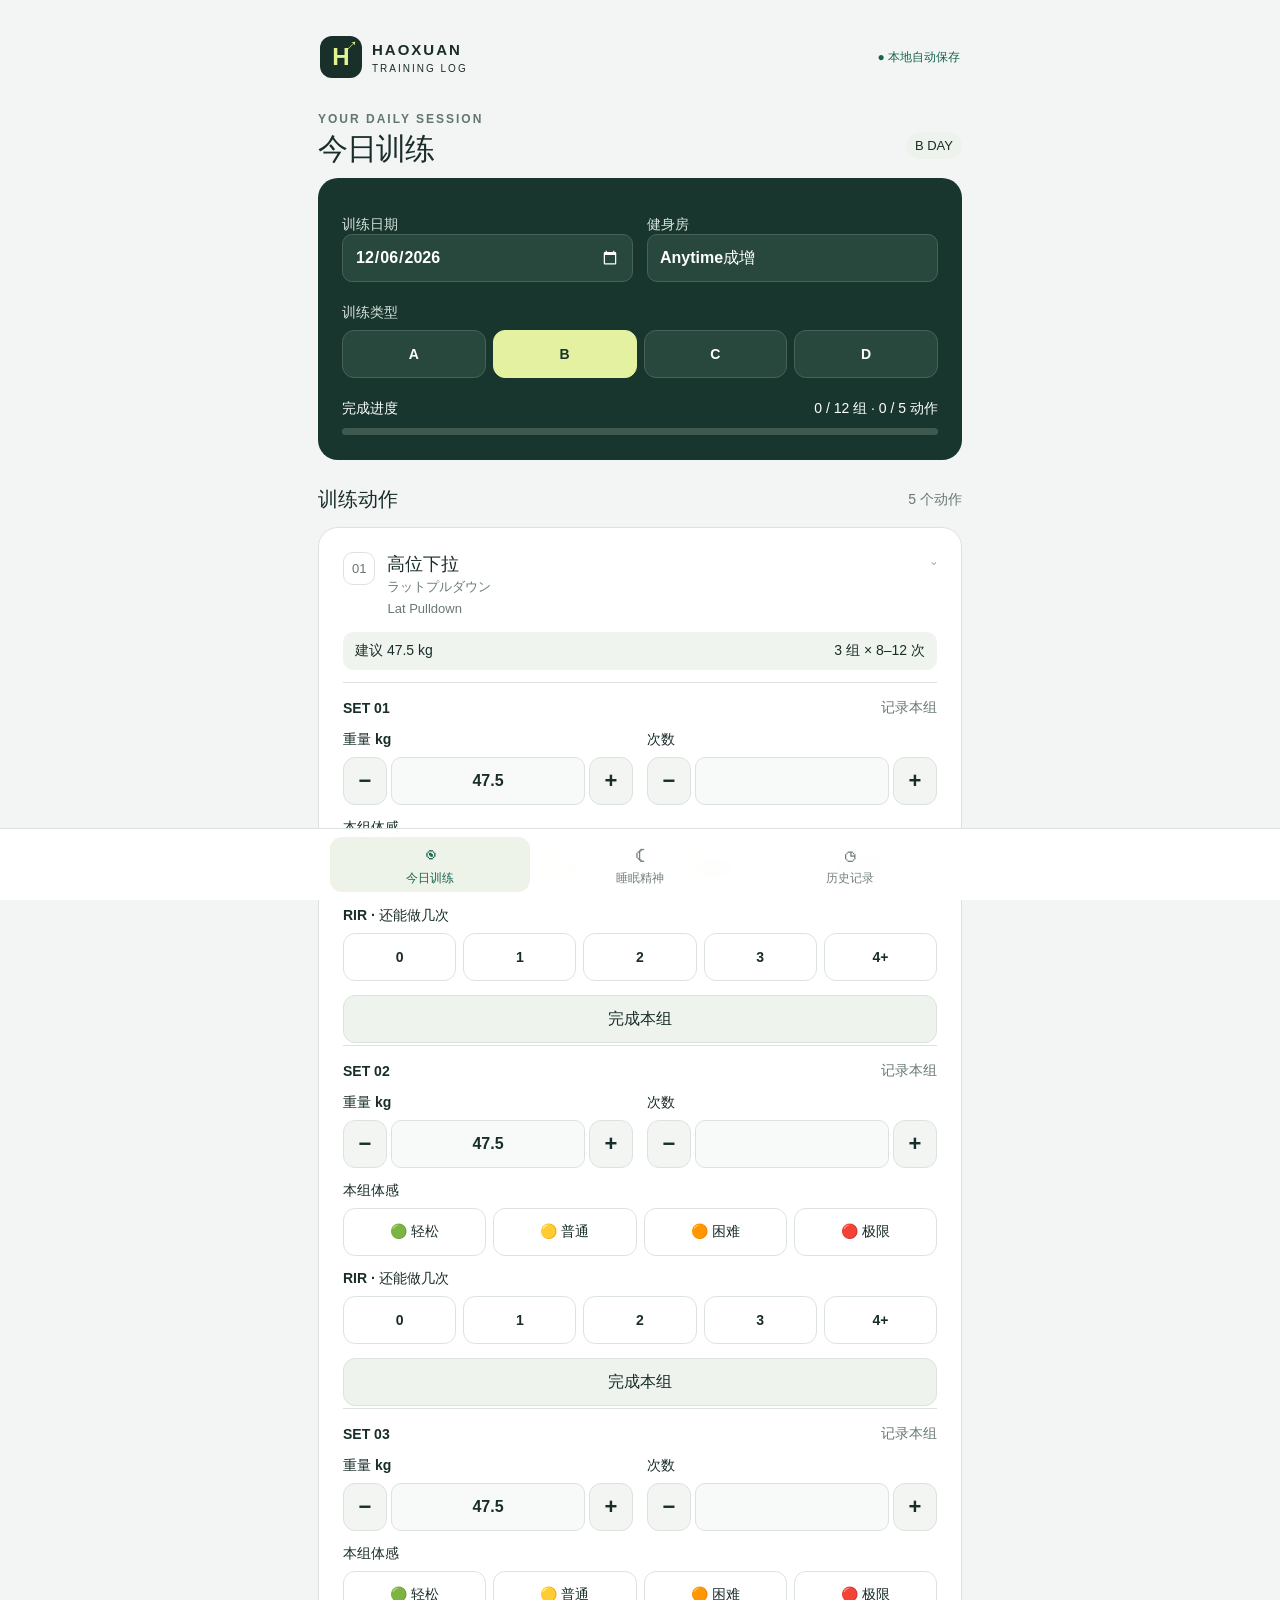
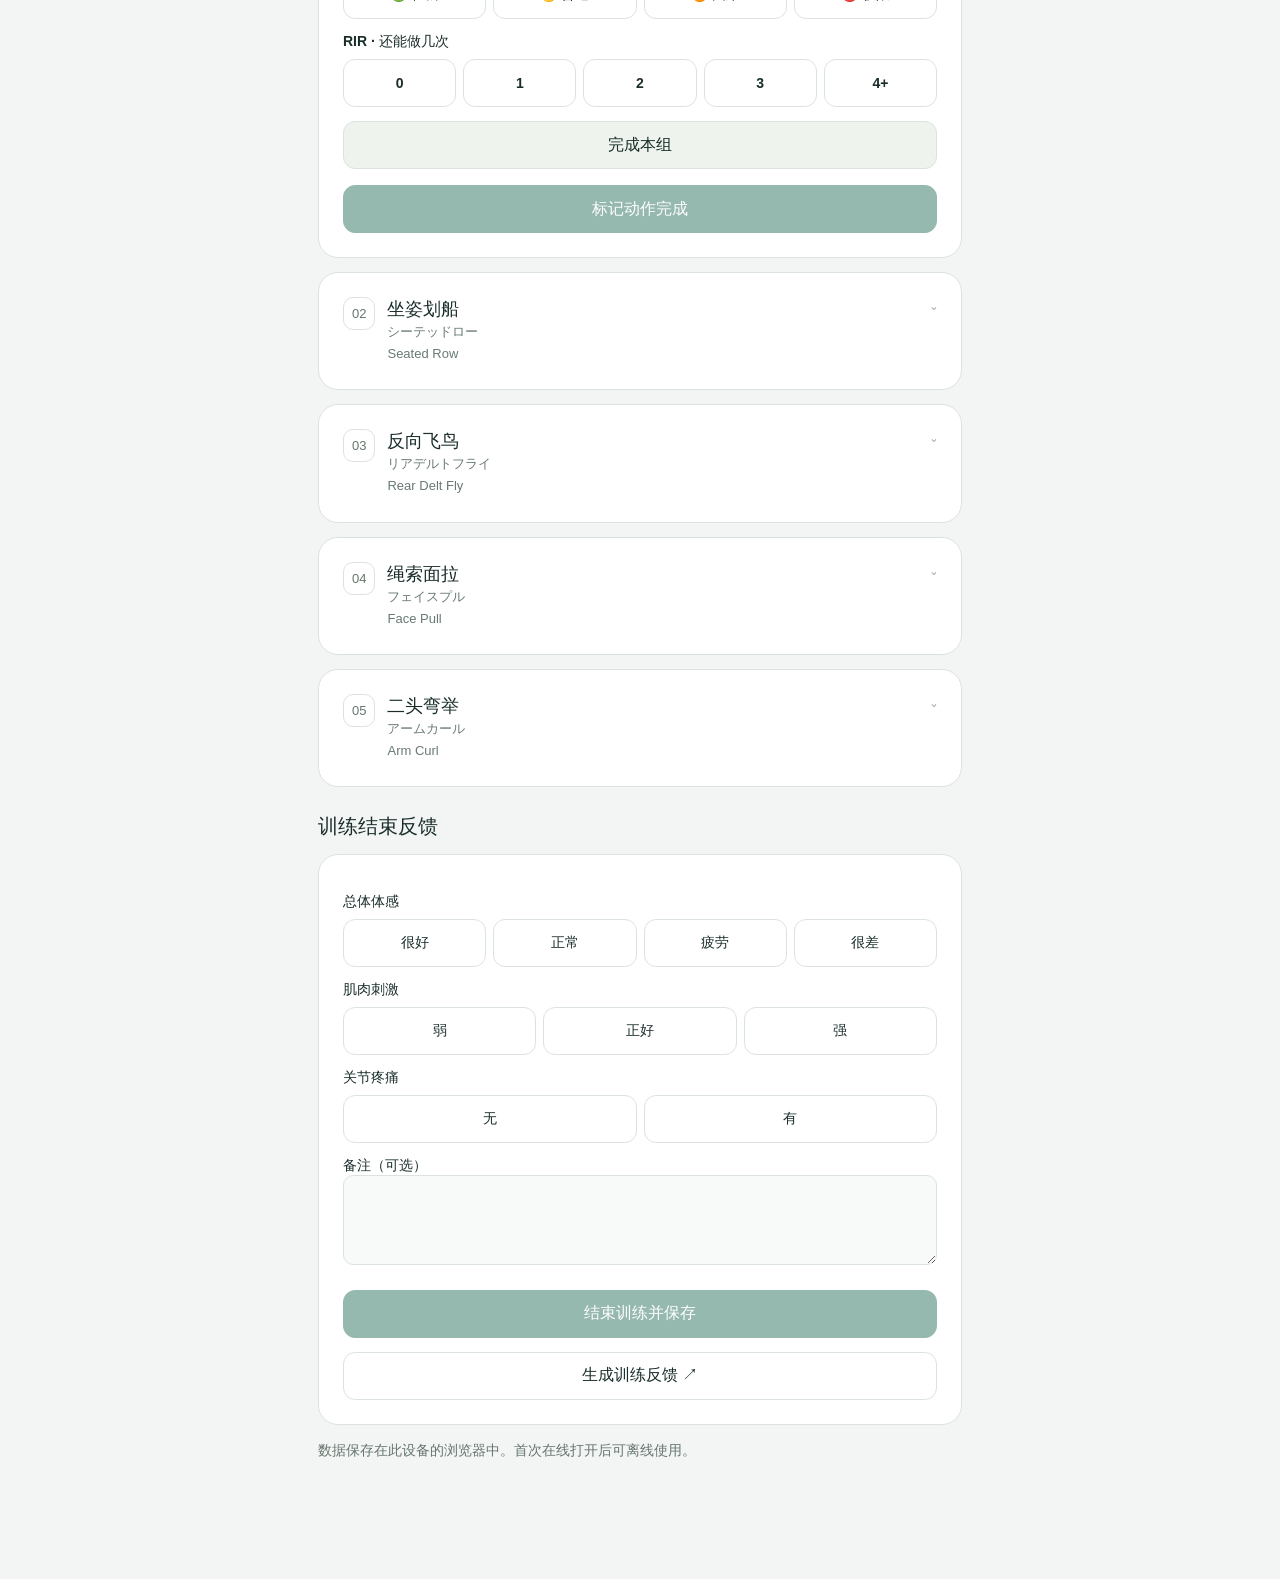
==== index.html @ 2dc5b50b "Fix iPhone layout overflow and navigation" ====
<!doctype html>
<html lang="zh-CN"><head><meta charset="UTF-8"><meta name="viewport" content="width=device-width,initial-scale=1,viewport-fit=cover"><meta name="theme-color" content="#142c28"><meta name="description" content="Haoxuan 的训练与睡眠记录，自动保存，离线可用。"><meta name="apple-mobile-web-app-capable" content="yes"><meta name="apple-mobile-web-app-title" content="Training Log"><meta name="apple-mobile-web-app-status-bar-style" content="default"><link rel="manifest" href="./manifest.webmanifest"><link rel="apple-touch-icon" href="./icons/apple-touch-icon.png"><link rel="icon" href="./icons/icon-192.png"><link rel="stylesheet" href="./styles.css"><title>Haoxuan Training Log</title><script src="./app.js" defer></script></head><body><header class="brand app-container"><span class="mark">H<span>↗</span></span><div><strong>HAOXUAN</strong><small>TRAINING LOG</small></div><span id="save-status" role="status">● 本地自动保存</span></header><main id="app" class="app-container"></main><nav aria-label="主导航"><button data-view="training">◉<span>今日训练</span></button><button data-view="sleep">☾<span>睡眠精神</span></button><button data-view="history">◷<span>历史记录</span></button></nav><div id="toast" role="status"></div><dialog id="summary-dialog"><div class="row"><h2>训练反馈</h2><button id="close-summary" aria-label="关闭反馈">✕</button></div><p class="muted">复制后，直接粘贴到 ChatGPT。</p><textarea id="summary" readonly aria-label="训练反馈文本"></textarea><button class="primary full" id="copy">复制到剪贴板</button><p id="copy-status" role="status"></p></dialog></body></html>
---- styles.css ----
:root{
  --bottom-nav-height:calc(72px + env(safe-area-inset-bottom));
  font-family:-apple-system,BlinkMacSystemFont,"Segoe UI","PingFang SC","Hiragino Sans","Microsoft YaHei",sans-serif;
  color:#192d2a;
  background:#f3f5f4;
  font-synthesis:none;
  --green:#17634f;
  --line:#dce3df}
* , *::before, *::after{
  box-sizing:border-box}
html,body{
  width:100%;
  max-width:100%;
  margin:0;
  overflow-x:clip}
html{
  scroll-padding-bottom:calc(var(--bottom-nav-height,72px) + 24px)}
.app-container{
  width:100%;
  max-width:680px;
  margin-inline:auto}
.input-wrap{
  display:contents}
.grid2 > *, .row > *, .brand > *, nav > *, .choices > *, .stepper > *, .panel > *, .exercise > *, form, fieldset, label, .names{
  min-width:0}
fieldset{
  margin:0;
  max-width:100%}
button,input,textarea,select{
  font:inherit}
button{
  cursor:pointer;
  touch-action:manipulation;
  border:1px solid var(--line);
  border-radius:12px;
  background:#fff;
  color:inherit;
  min-height:48px;
  padding:10px 14px;
  font-weight:600}
button:disabled{
  opacity:.45;
  cursor:default}
button:focus-visible,input:focus-visible,textarea:focus-visible{
  outline:3px solid #b3cc42;
  outline-offset:2px}
button:active{
  transform:scale(.98)}
.brand{
  max-width:680px;
  margin:auto;
  display:flex;
  align-items:center;
  gap:10px;
  padding:24px 20px 18px}
.mark{
  width:42px;
  height:42px;
  background:#182f2a;
  color:#e2f390;
  border-radius:12px;
  display:grid;
  place-content:center;
  font-size:24px;
  font-weight:800;
  position:relative}
.mark span{
  position:absolute;
  right:4px;
  top:2px;
  font-size:15px}
.brand strong{
  font-size:15px;
  letter-spacing:2px}
.brand small{
  display:block;
  font-size:10px;
  letter-spacing:2px;
  margin-top:4px}
#save-status{
  margin-left:auto;
  font-size:12px;
  color:var(--green);
  max-width:125px}
main{
  max-width:680px;
  margin:auto;
  padding:8px 18px calc(var(--bottom-nav-height,calc(72px + env(safe-area-inset-bottom))) + 32px)}
h1{
  font-size:30px;
  letter-spacing:-1px;
  margin:3px 0 8px}
h2{
  font-size:20px;
  margin:0}
h3{
  margin:0;
  font-size:18px}
.eyebrow{
  color:#62766e;
  letter-spacing:2px;
  font-size:12px;
  font-weight:700}
.muted{
  color:#65766e;
  font-size:14px;
  line-height:1.6}
.row{
  display:flex;
  justify-content:space-between;
  align-items:center;
  gap:12px}
.section-title{
  margin:26px 0 14px}
.panel,.exercise{
  background:white;
  border:1px solid var(--line);
  border-radius:20px;
  padding:18px;
  margin-bottom:14px}
.session{
  background:#18352e;
  color:white;
  border:0;
  padding:20px}
.session .muted{
  color:#c0d3c9}
.session label{
  color:#d6e3db}
.session input{
  background:#28473d;
  border-color:#496259;
  color:white;
  color-scheme:dark}
.grid2{
  display:grid;
  grid-template-columns:repeat(2,minmax(0,1fr));
  gap:14px}
label,.label{
  display:block;
  font-size:14px;
  font-weight:600;
  margin:14px 0 8px}
input,select,textarea{
  display:block;
  width:100%;
  max-width:100%;
  min-width:0;
  box-sizing:border-box;
  border:1px solid var(--line);
  border-radius:10px;
  padding:12px;
  background:#f8faf9;
  color:inherit;
  font-size:16px;
  min-height:48px}
textarea{
  resize:vertical;
  min-height:90px}
.choices{
  display:grid;
  grid-template-columns:repeat(var(--cols,4),minmax(0,1fr));
  gap:7px}
.choices button{
  padding:10px 3px;
  font-size:14px}
.choices button[aria-pressed=true]{
  background:#e1edbe;
  border-color:#8fba52;
  color:#24402c}
.session .choices button{
  background:#28473d;
  border-color:#496259;
  color:white}
.session .choices button[aria-pressed=true]{
  background:#e3f1a0;
  color:#18352e;
  border-color:#e3f1a0}
.progress-label{
  font-size:14px;
  margin-top:22px}
progress{
  width:100%;
  height:7px;
  appearance:none;
  border:0;
  border-radius:10px;
  overflow:hidden;
  margin-top:10px;
  background:#3f594f}
progress::-webkit-progress-bar{
  background:#3f594f}
progress::-webkit-progress-value{
  background:#dcec97}
progress::-moz-progress-bar{
  background:#dcec97}
.counter{
  color:#687a71;
  font-size:14px}
.exercise summary{
  cursor:pointer;
  list-style:none;
  min-height:65px;
  display:flex;
  gap:12px;
  align-items:flex-start}
.exercise summary::-webkit-details-marker{
  display:none}
.exercise-number{
  font-size:13px;
  color:#66766d;
  border:1px solid var(--line);
  padding:8px;
  border-radius:10px}
.names{
  flex:1}
.names small{
  display:block;
  font-size:13px;
  color:#697a72;
  line-height:1.7}
.target{
  background:#f0f4ee;
  padding:10px 12px;
  border-radius:10px;
  margin:12px 0;
  font-size:14px}
.set{
  border-top:1px solid var(--line);
  padding:16px 0 2px}
.set-title{
  font-size:14px;
  font-weight:700}
.set.done .set-title{
  color:var(--green)}
.stepper{
  display:grid;
  grid-template-columns:44px minmax(0,1fr) 44px;
  gap:4px}
.stepper button{
  padding:0;
  font-size:22px;
  background:#f2f5f2}
.stepper input{
  text-align:center;
  padding:8px 2px;
  font-weight:700;
  appearance:textfield}
.stepper input::-webkit-inner-spin-button{
  appearance:none}
.primary{
  background:var(--green);
  color:white;
  border-color:var(--green)}
.full{
  width:100%;
  margin-top:14px}
.complete-set{
  background:#eef3ed}
.complete-set[aria-pressed=true]{
  background:#dfeccf;
  color:#245536;
  border-color:#b6d494}
.rating-ends{
  display:flex;
  justify-content:space-between;
  color:#748078;
  font-size:12px;
  margin-top:6px}
.history-item{
  display:block;
  text-align:left;
  width:100%;
  margin-bottom:10px;
  padding:18px}
.badge{
  font-size:13px;
  border-radius:20px;
  background:#eef2ec;
  padding:6px 9px;
  white-space:nowrap}
.history-item .muted{
  margin:6px 0 0}
nav{
  position:fixed;
  bottom:0;
  left:0;
  right:0;
  display:flex;
  justify-content:center;
  gap:10px;
  border-top:1px solid var(--line);
  background:#fffffff5;
  backdrop-filter:blur(12px);
  padding:8px 16px calc(8px + env(safe-area-inset-bottom));
  z-index:5}
nav button{
  border:0;
  background:transparent;
  flex:1;
  max-width:200px;
  font-size:21px;
  padding:4px;
  min-height:55px;
  color:#738179}
nav button span{
  display:block;
  font-size:12px;
  margin-top:3px}
nav button.active{
  color:var(--green);
  background:#eef3e9}
#toast{
  position:fixed;
  bottom:100px;
  left:50%;
  transform:translateX(-50%);
  background:#182f2a;
  color:white;
  padding:12px 20px;
  border-radius:12px;
  z-index:20;
  max-width:90%;
  display:none}
dialog{
  border:0;
  border-radius:22px;
  padding:22px;
  width:calc(100% - 28px);
  max-width:600px;
  max-height:85dvh}
dialog::backdrop{
  background:#10251db3}
#summary{
  height:45dvh;
  line-height:1.7;
  margin-top:8px}
.empty{
  padding:28px 4px;
  text-align:center}
.link{
  color:var(--green)}
/* Preserve the desktop textarea baseline spacing after block normalization. */
@media(min-width:601px){label:has(> textarea){padding-bottom:3px}}
@media(min-width:700px){
  .brand{
  padding-top:36px}
main{
  padding-top:16px}
.panel,.exercise{
  padding:24px}
}
@media(prefers-reduced-motion:reduce){
  *{
  scroll-behavior:auto!important}
}


/* Phone-only ergonomics. Tablet and desktop retain the original layout. */
@media (max-width: 600px) {
  
  .app-container {
   width: 100%;
   padding-inline: 16px;
   }

  .brand {
   padding: 16px 16px 12px;
   gap: 8px;
   }

  .mark {
   flex-shrink: 0;
   width: 38px;
   height: 38px;
   }

  .brand strong {
   font-size: 14px;
   letter-spacing: 1.5px;
   }

  .brand small {
   letter-spacing: 1.3px;
   }

  #save-status {
   max-width: 100px;
   font-size: 12px;
   line-height: 1.4;
   }

  h1 {
   font-size: 27px;
   }

  .eyebrow {
   letter-spacing: 1.2px;
   }

  .badge {
   flex-shrink: 0;
   }

  .panel, .exercise {
   width: 100%;
   max-width: 100%;
   padding: 16px;
   }

  .section-title {
   margin: 24px 0 12px;
   }

  button {
   max-width: 100%;
   min-width: 0;
   }

  input, select {
   height: 52px;
   min-height: 52px;
   line-height: 1.25;
   }

  .input-wrap {
   display: block;
   width: 100%;
   max-width: 100%;
   min-width: 0;
   contain: inline-size;
   margin-top: 7px;
   }

  .input-wrap > input {
   margin: 0;
   }

  label > input, label > textarea {
   display: block;
   margin-top: 7px;
   }

  input[type="date"], input[type="time"] {
   appearance: none;
   -webkit-appearance: none;
   }

  input::-webkit-date-and-time-value {
   text-align: left;
   }

  .session {
   padding: 14px 16px;
   }

  .session .grid2 {
   gap: 10px;
   }

  .session label {
   margin-top: 8px;
   margin-bottom: 6px;
   }

  .session input {
   padding: 10px 8px;
   }

  .session .choices {
   gap: 8px;
   }

  .session .choices button {
   white-space: nowrap;
   }

  .progress-label {
   margin-top: 14px;
   gap: 6px;
   font-size: 13px;
   }

  progress {
   margin-top: 7px;
   }

  .exercise summary {
   gap: 10px;
   }

  .names h3 {
   font-size: 19px;
   overflow-wrap: anywhere;
   }

  .names small[lang="ja"] {
   font-size: 14px;
   }

  .names small[lang="en"] {
   font-size: 12px;
   }

  .names small {
   overflow-wrap: anywhere;
   }

  .target {
   display: flex;
   justify-content: space-between;
   gap: 8px;
   flex-wrap: wrap;
   }

  .target > span {
   float: none !important;
   }

  /* Each stepper gets a full row so its number remains easy to read and tap. */
  .set > .grid2 {
   grid-template-columns: minmax(0, 1fr);
   gap: 0;
   }

  .stepper {
   grid-template-columns: 52px minmax(0, 1fr) 52px;
   gap: 8px;
   }

  .stepper input {
   font-size: 20px;
   min-height: 52px;
   }

  .stepper button {
   min-height: 52px;
   }

  .set .choices:has([data-choice$=".feel"]) {
   grid-template-columns: repeat(2, minmax(0, 1fr));
   gap: 8px;
   }

  .choices button {
   white-space: nowrap;
   }

  .set .complete-set {
   min-height: 50px;
   }

  .set.done {
   border-top-color: #8cb36b;
   }

  .set.done > .row {
   background: #eef5e4;
   border-radius: 8px;
   box-shadow: 0 0 0 5px #eef5e4;
   }

  .sleep-fields > label {
   margin: 0 0 20px;
   }

  .sleep-fields .grid2 {
   grid-template-columns: minmax(0, 1fr);
   gap: 18px;
   }

  .sleep-fields .grid2 label {
   margin: 0;
   line-height: 1.5;
   }

  .rating-ends + label {
   margin-top: 24px;
   }

  /* WebKit may paint an example time even when value is empty. Keep the
     unfocused display blank;
   focusing still opens the native time picker. */
  input[type="time"].time-empty:not(:focus)::-webkit-date-and-time-value,
  input[type="time"].time-empty:not(:focus)::-webkit-datetime-edit {
  
    color: transparent;
  
    -webkit-text-fill-color: transparent;
  
  }

  #close-summary {
   width: 48px;
   flex-shrink: 0;
   }

}

@media (max-width: 360px) {
  
  .session .grid2 {
   grid-template-columns: minmax(0, 1fr);
   gap: 0;
   }

  .target {
   flex-direction: column;
   gap: 4px;
   }

  .brand strong {
   letter-spacing: 1px;
   }

  #save-status {
   max-width: 88px;
   }

}
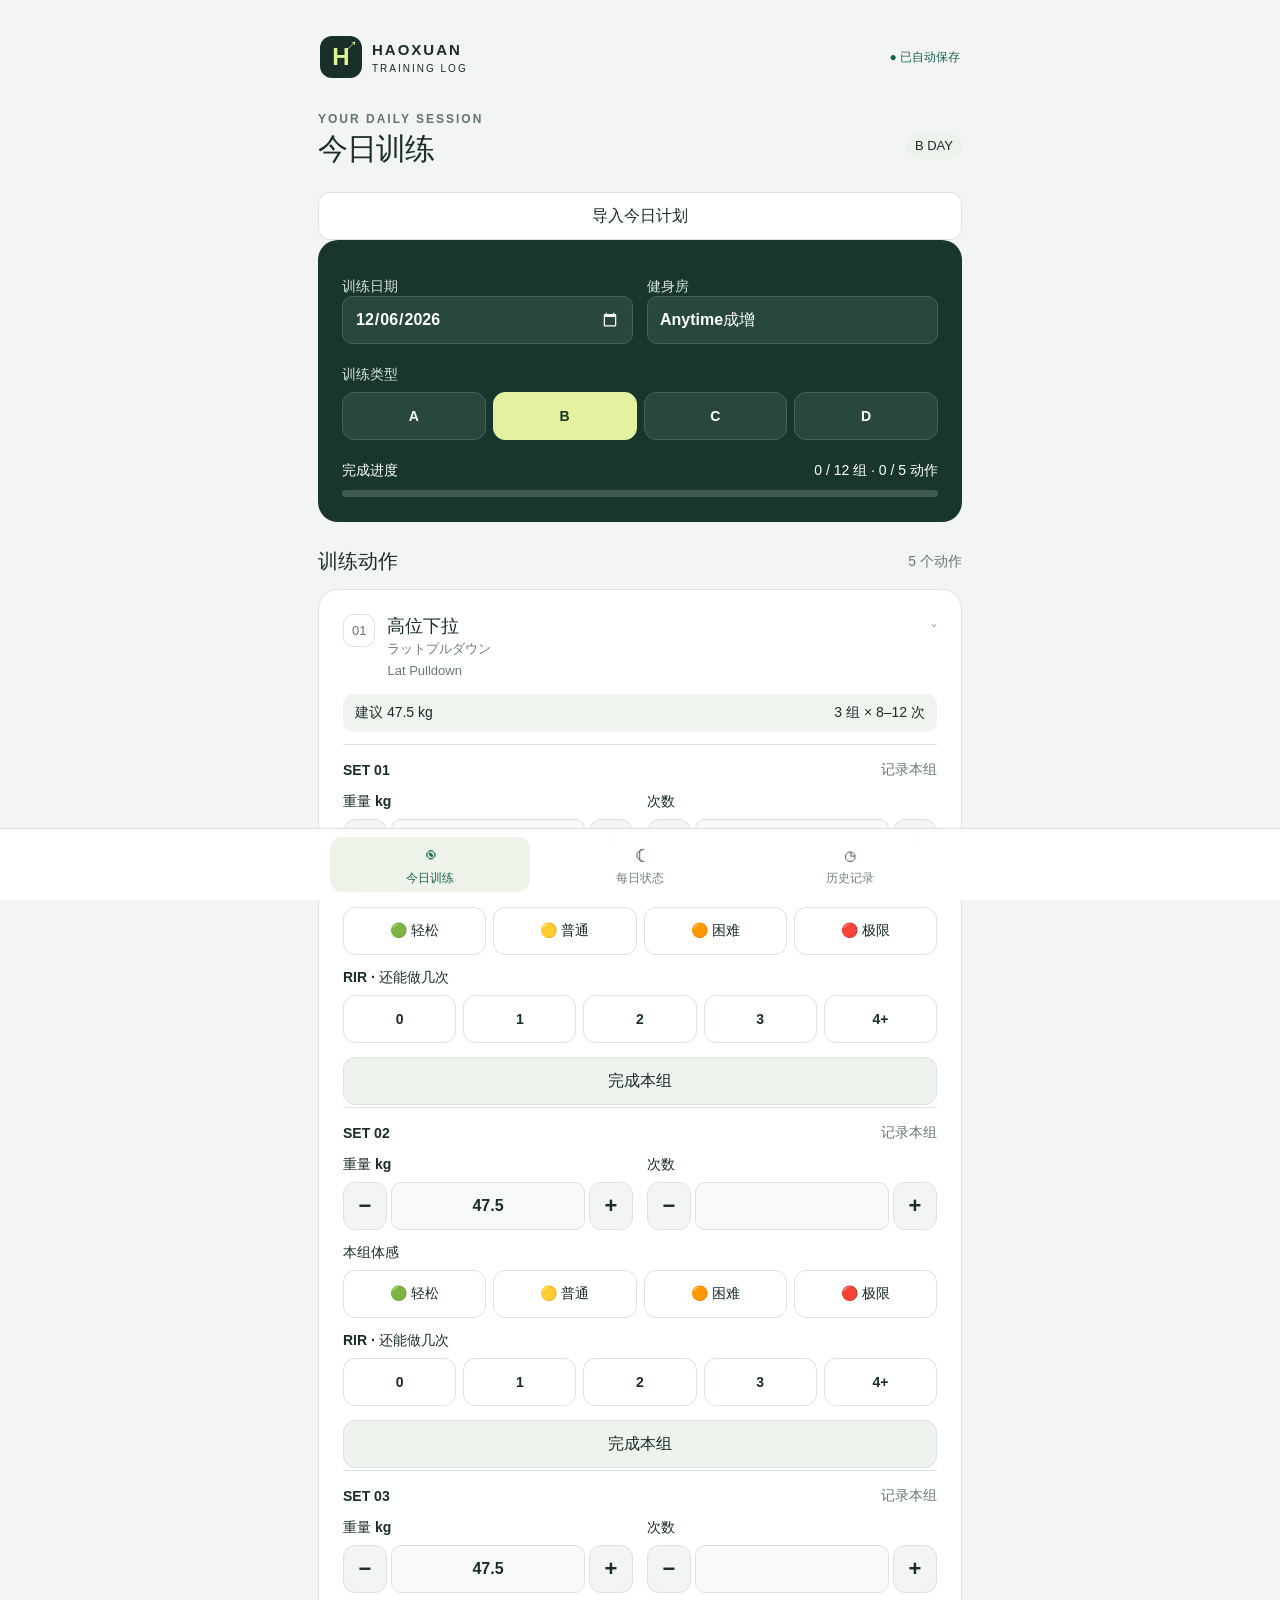
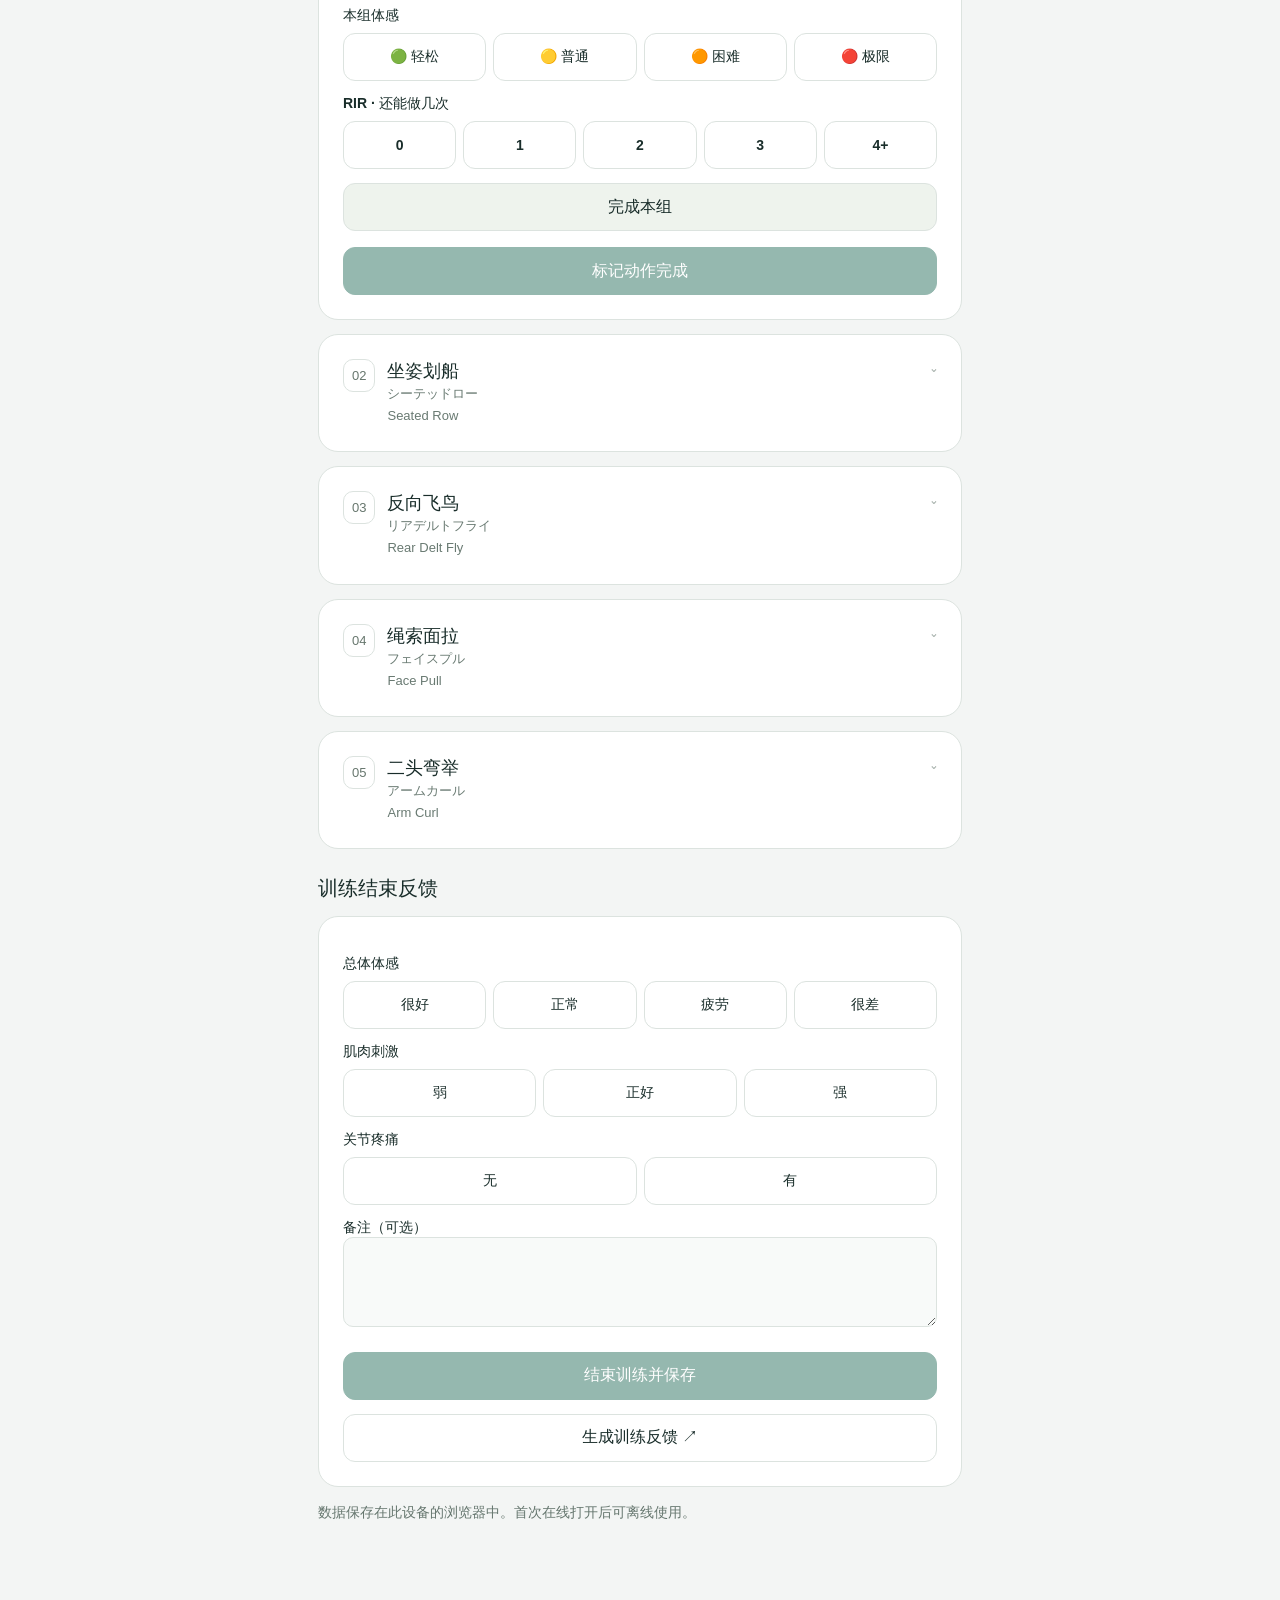
==== commit 8e901fb9: "Release v0.2 daily status and plan import" ====
--- a/index.html
+++ b/index.html
@@ -1,2 +1,2 @@
 <!doctype html>
-<html lang="zh-CN"><head><meta charset="UTF-8"><meta name="viewport" content="width=device-width,initial-scale=1,viewport-fit=cover"><meta name="theme-color" content="#142c28"><meta name="description" content="Haoxuan 的训练与睡眠记录，自动保存，离线可用。"><meta name="apple-mobile-web-app-capable" content="yes"><meta name="apple-mobile-web-app-title" content="Training Log"><meta name="apple-mobile-web-app-status-bar-style" content="default"><link rel="manifest" href="./manifest.webmanifest"><link rel="apple-touch-icon" href="./icons/apple-touch-icon.png"><link rel="icon" href="./icons/icon-192.png"><link rel="stylesheet" href="./styles.css"><title>Haoxuan Training Log</title><script src="./app.js" defer></script></head><body><header class="brand app-container"><span class="mark">H<span>↗</span></span><div><strong>HAOXUAN</strong><small>TRAINING LOG</small></div><span id="save-status" role="status">● 本地自动保存</span></header><main id="app" class="app-container"></main><nav aria-label="主导航"><button data-view="training">◉<span>今日训练</span></button><button data-view="sleep">☾<span>睡眠精神</span></button><button data-view="history">◷<span>历史记录</span></button></nav><div id="toast" role="status"></div><dialog id="summary-dialog"><div class="row"><h2>训练反馈</h2><button id="close-summary" aria-label="关闭反馈">✕</button></div><p class="muted">复制后，直接粘贴到 ChatGPT。</p><textarea id="summary" readonly aria-label="训练反馈文本"></textarea><button class="primary full" id="copy">复制到剪贴板</button><p id="copy-status" role="status"></p></dialog></body></html>
+<html lang="zh-CN"><head><meta charset="UTF-8"><meta name="viewport" content="width=device-width,initial-scale=1,viewport-fit=cover"><meta name="theme-color" content="#142c28"><meta name="description" content="Haoxuan 的训练与睡眠记录，自动保存，离线可用。"><meta name="apple-mobile-web-app-capable" content="yes"><meta name="apple-mobile-web-app-title" content="Training Log"><meta name="apple-mobile-web-app-status-bar-style" content="default"><link rel="manifest" href="./manifest.webmanifest"><link rel="apple-touch-icon" href="./icons/apple-touch-icon.png"><link rel="icon" href="./icons/icon-192.png"><link rel="stylesheet" href="./styles.css"><title>Haoxuan Training Log</title><script src="./cardio.js" defer></script><script src="./daily-status.js" defer></script><script src="./plan-import.js" defer></script><script src="./app.js" defer></script></head><body><header class="brand app-container"><span class="mark">H<span>↗</span></span><div><strong>HAOXUAN</strong><small>TRAINING LOG</small></div><span id="save-status" role="status">● 本地自动保存</span></header><main id="app" class="app-container"></main><nav aria-label="主导航"><button data-view="training">◉<span>今日训练</span></button><button data-view="sleep">☾<span>每日状态</span></button><button data-view="history">◷<span>历史记录</span></button></nav><div id="toast" role="status"></div><dialog id="summary-dialog"><div class="row"><h2>训练反馈</h2><button id="close-summary" aria-label="关闭反馈">✕</button></div><p class="muted">复制后，直接粘贴到 ChatGPT。</p><textarea id="summary" readonly aria-label="训练反馈文本"></textarea><button class="primary full" id="copy">复制到剪贴板</button><p id="copy-status" role="status"></p></dialog><dialog id="import-dialog" aria-labelledby="import-title"><header class="import-header"><h2 id="import-title">导入训练计划</h2><button id="cancel-import">取消</button></header><div id="import-scroll"><p id="import-error" role="alert"></p><section id="import-editor"><label for="plan-json">粘贴 ChatGPT 生成的训练计划 JSON</label><textarea id="plan-json" spellcheck="false" autocapitalize="off" autocomplete="off"></textarea><button id="parse-import" class="primary full">解析计划</button></section><section id="import-preview" hidden><div id="import-preview-content"></div><p id="import-conflict" role="status"></p><button id="edit-import" class="full">返回修改</button><button id="confirm-import" class="primary full">确认导入</button></section></div></dialog></body></html>
--- a/styles.css
+++ b/styles.css
@@ -590,6 +590,21 @@
   
   }
 
+  /* Center only native date text; preserve its box and inline padding. */
+  input[type="date"] {
+    padding-top: 0;
+    padding-bottom: 0;
+  }
+  input[type="date"]::-webkit-date-and-time-value,
+  input[type="date"]::-webkit-datetime-edit {
+    display: flex;
+    align-items: center;
+    justify-content: flex-start;
+    height: 100%;
+    min-height: 100%;
+    padding: 0;
+  }
+
   #close-summary {
    width: 48px;
    flex-shrink: 0;
@@ -619,3 +634,18 @@
 
 }
 
+
+/* v0.2: scoped import sheet; existing mobile control geometry is retained. */
+#import-dialog { padding: 0; margin: 0 auto; overflow: hidden; }
+#import-dialog[open] { display: flex; flex-direction: column; }
+.import-header { display:flex; align-items:center; justify-content:space-between; gap:12px; padding:16px; flex-shrink:0; border-bottom:1px solid var(--line); }
+.import-header h2 { min-width:0; }
+#cancel-import { flex-shrink:0; }
+#import-scroll { overflow:auto; overscroll-behavior:contain; min-height:0; padding:16px; }
+#plan-json { min-height:220px; max-height:45dvh; }
+#import-preview-content { overflow-wrap:anywhere; }
+#import-error { color:#9b3028; overflow-wrap:anywhere; }
+#import-error:empty { display:none; }
+.sleep-fields > h2 { margin-bottom:18px; }
+
+.imported-plan, .imported-instructions, .exercise .names { overflow-wrap: anywhere; }
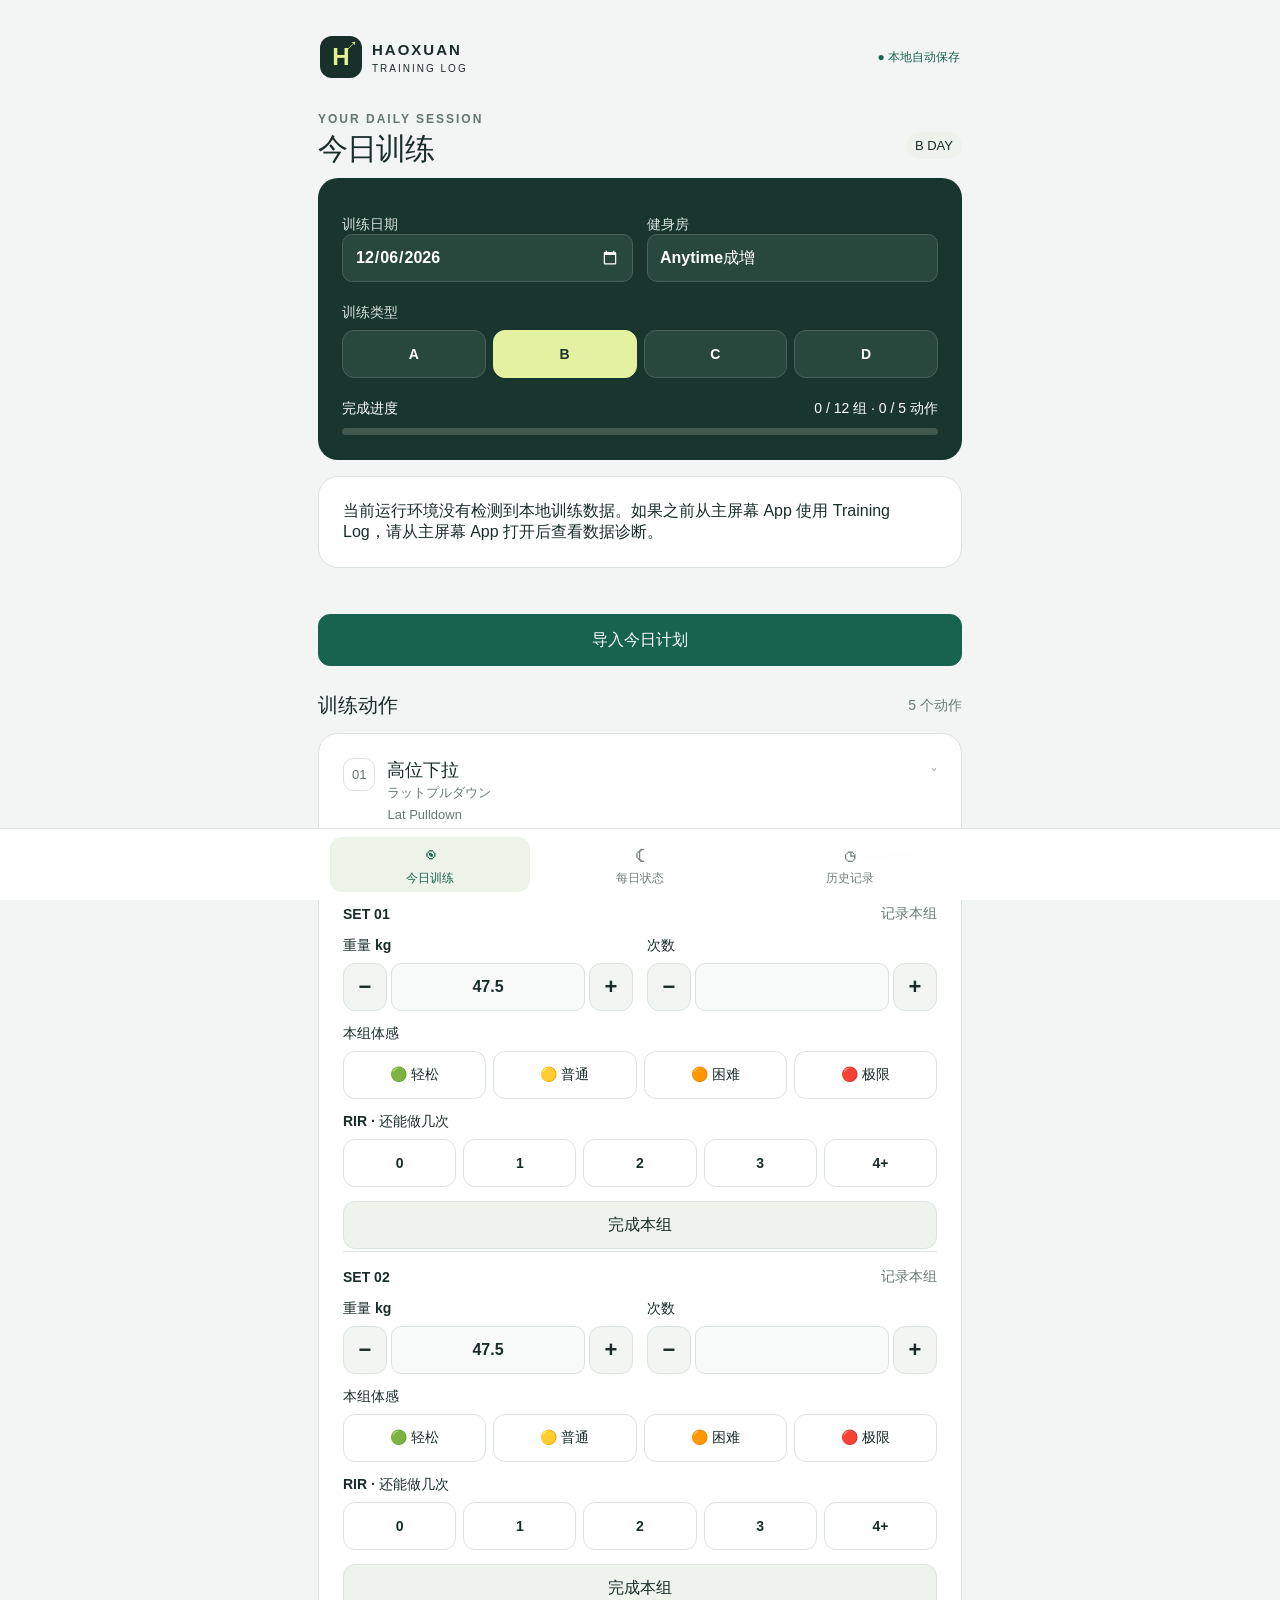
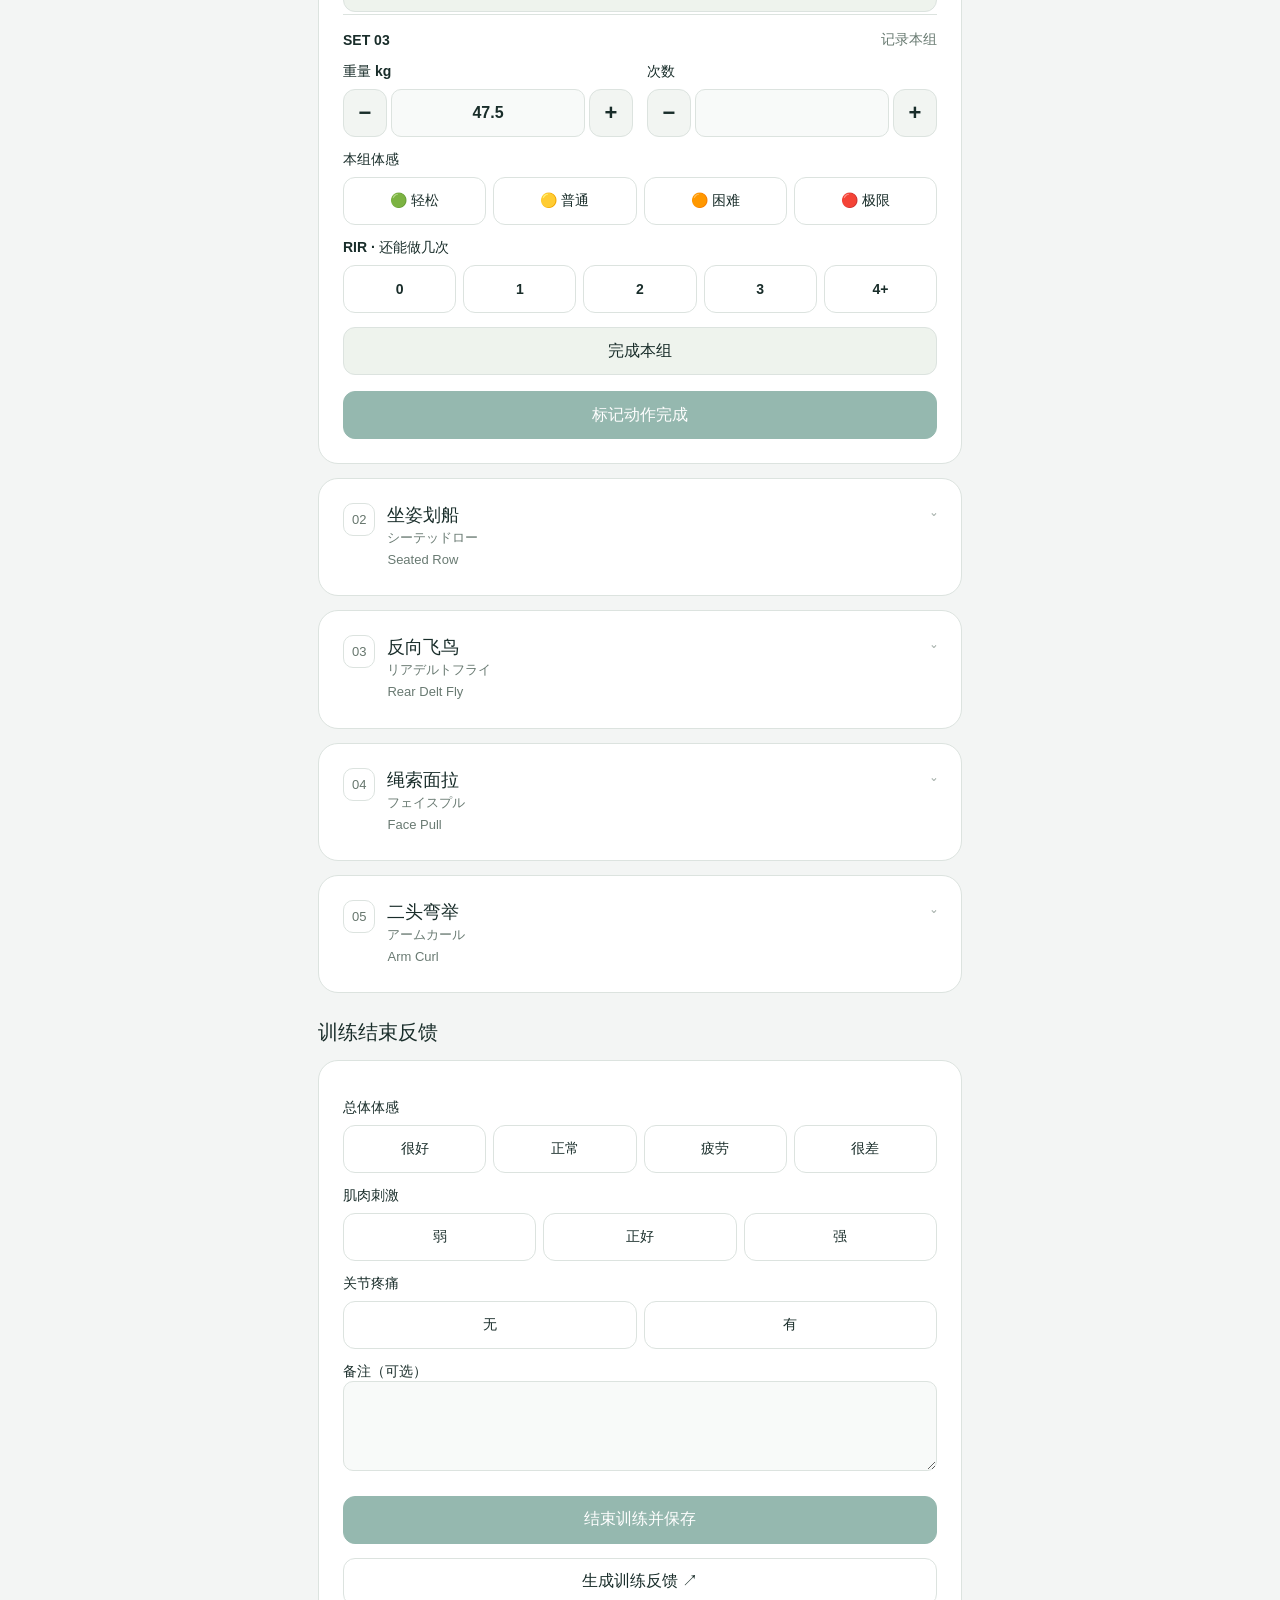
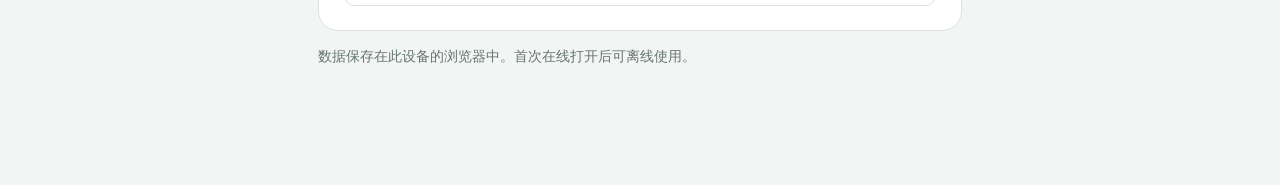
==== commit e1b9b4ed: "Release v0.2.1 data recovery and import fixes" ====
--- a/index.html
+++ b/index.html
@@ -1,2 +1,2 @@
 <!doctype html>
-<html lang="zh-CN"><head><meta charset="UTF-8"><meta name="viewport" content="width=device-width,initial-scale=1,viewport-fit=cover"><meta name="theme-color" content="#142c28"><meta name="description" content="Haoxuan 的训练与睡眠记录，自动保存，离线可用。"><meta name="apple-mobile-web-app-capable" content="yes"><meta name="apple-mobile-web-app-title" content="Training Log"><meta name="apple-mobile-web-app-status-bar-style" content="default"><link rel="manifest" href="./manifest.webmanifest"><link rel="apple-touch-icon" href="./icons/apple-touch-icon.png"><link rel="icon" href="./icons/icon-192.png"><link rel="stylesheet" href="./styles.css"><title>Haoxuan Training Log</title><script src="./cardio.js" defer></script><script src="./daily-status.js" defer></script><script src="./plan-import.js" defer></script><script src="./app.js" defer></script></head><body><header class="brand app-container"><span class="mark">H<span>↗</span></span><div><strong>HAOXUAN</strong><small>TRAINING LOG</small></div><span id="save-status" role="status">● 本地自动保存</span></header><main id="app" class="app-container"></main><nav aria-label="主导航"><button data-view="training">◉<span>今日训练</span></button><button data-view="sleep">☾<span>每日状态</span></button><button data-view="history">◷<span>历史记录</span></button></nav><div id="toast" role="status"></div><dialog id="summary-dialog"><div class="row"><h2>训练反馈</h2><button id="close-summary" aria-label="关闭反馈">✕</button></div><p class="muted">复制后，直接粘贴到 ChatGPT。</p><textarea id="summary" readonly aria-label="训练反馈文本"></textarea><button class="primary full" id="copy">复制到剪贴板</button><p id="copy-status" role="status"></p></dialog><dialog id="import-dialog" aria-labelledby="import-title"><header class="import-header"><h2 id="import-title">导入训练计划</h2><button id="cancel-import">取消</button></header><div id="import-scroll"><p id="import-error" role="alert"></p><section id="import-editor"><label for="plan-json">粘贴 ChatGPT 生成的训练计划 JSON</label><textarea id="plan-json" spellcheck="false" autocapitalize="off" autocomplete="off"></textarea><button id="parse-import" class="primary full">解析计划</button></section><section id="import-preview" hidden><div id="import-preview-content"></div><p id="import-conflict" role="status"></p><button id="edit-import" class="full">返回修改</button><button id="confirm-import" class="primary full">确认导入</button></section></div></dialog></body></html>
+<html lang="zh-CN"><head><meta charset="UTF-8"><meta name="viewport" content="width=device-width,initial-scale=1,viewport-fit=cover"><meta name="theme-color" content="#142c28"><meta name="description" content="Haoxuan 的训练与睡眠记录，自动保存，离线可用。"><meta name="apple-mobile-web-app-capable" content="yes"><meta name="apple-mobile-web-app-title" content="Training Log"><meta name="apple-mobile-web-app-status-bar-style" content="default"><link rel="manifest" href="./manifest.webmanifest"><link rel="apple-touch-icon" href="./icons/apple-touch-icon.png"><link rel="icon" href="./icons/icon-192.png"><link rel="stylesheet" href="./styles.css"><title>Haoxuan Training Log</title><script src="./storage-compat.js" defer></script><script src="./cardio.js" defer></script><script src="./daily-status.js" defer></script><script src="./plan-import.js" defer></script><script src="./data-recovery.js" defer></script><script src="./app.js" defer></script></head><body><header class="brand app-container"><span class="mark">H<span>↗</span></span><div><strong>HAOXUAN</strong><small>TRAINING LOG</small></div><span id="save-status" role="status">● 本地自动保存</span></header><main id="app" class="app-container"></main><nav aria-label="主导航"><button data-view="training">◉<span>今日训练</span></button><button data-view="sleep">☾<span>每日状态</span></button><button data-view="history">◷<span>历史记录</span></button></nav><div id="toast" role="status"></div><dialog id="summary-dialog"><div class="row"><h2>训练反馈</h2><button id="close-summary" aria-label="关闭反馈">✕</button></div><p class="muted">复制后，直接粘贴到 ChatGPT。</p><textarea id="summary" readonly aria-label="训练反馈文本"></textarea><button class="primary full" id="copy">复制到剪贴板</button><p id="copy-status" role="status"></p></dialog><dialog id="import-dialog" aria-labelledby="import-title"><header class="import-header"><h2 id="import-title">导入训练计划</h2><button id="cancel-import">取消</button></header><div id="import-scroll"><p id="import-error" role="alert"></p><section id="import-editor"><label for="plan-json">粘贴 ChatGPT 生成的训练计划 JSON</label><textarea id="plan-json" spellcheck="false" autocapitalize="off" autocomplete="off"></textarea><div class="example-actions"><button data-example="strength">载入力量示例</button><button data-example="cardio">载入有氧示例</button></div><button id="parse-import" class="primary full">解析计划</button></section><section id="import-preview" hidden><div id="import-preview-content"></div><p id="import-conflict" role="status"></p><div class="preview-actions"><button id="edit-import" class="full">返回修改</button><button id="confirm-import" class="primary full">确认导入</button></div></section></div></dialog><dialog id="export-dialog" class="recovery-dialog" aria-labelledby="export-title"><header class="import-header"><h2 id="export-title">导出全部数据</h2><button id="close-export">关闭</button></header><div class="recovery-scroll"><p>完整备份仅在此设备显示，请自行妥善保存。</p><textarea id="backup-output" readonly aria-label="备份 JSON"></textarea><button id="copy-backup" class="primary full">复制备份JSON</button><p id="backup-copy-status" role="status"></p></div></dialog><dialog id="backup-dialog" class="recovery-dialog" aria-labelledby="backup-title"><header class="import-header"><h2 id="backup-title">导入备份</h2><button id="cancel-backup">取消</button></header><div class="recovery-scroll"><p id="backup-error" role="alert"></p><section id="backup-editor"><label for="backup-input">粘贴完整备份 JSON。仅合并缺失数据。</label><textarea id="backup-input" spellcheck="false" autocapitalize="off"></textarea><button id="parse-backup" class="primary full">解析备份</button></section><section id="backup-preview" hidden><div id="backup-preview-content"></div><div class="preview-actions"><button id="edit-backup">返回修改</button><button id="confirm-backup" class="primary">确认合并</button></div></section></div></dialog></body></html>
--- a/styles.css
+++ b/styles.css
@@ -649,3 +649,37 @@
 .sleep-fields > h2 { margin-bottom:18px; }
 
 .imported-plan, .imported-instructions, .exercise .names { overflow-wrap: anywhere; }
+
+/* v0.2.1: scope spacing to import/recovery; existing workout geometry stays intact. */
+.import-entry { margin-block:32px 24px; }
+.import-entry button, #parse-import { min-height:52px; }
+#import-dialog, .recovery-dialog { max-height:90dvh; }
+#import-scroll, .recovery-scroll { padding-bottom:calc(24px + env(safe-area-inset-bottom)); }
+#import-editor > label { margin:8px 0 16px; line-height:1.5; }
+#plan-json { min-height:220px; padding:16px; line-height:1.5; font-size:16px; margin:0; }
+.example-actions { display:grid; grid-template-columns:repeat(2,minmax(0,1fr)); gap:12px; margin-top:16px; }
+.example-actions button { min-width:0; min-height:44px; margin:0; }
+#parse-import { margin-top:24px; }
+#import-preview { padding-top:24px; border-top:1px solid var(--line); }
+.preview-summary { margin-bottom:24px; }
+.preview-exercises { display:grid; gap:16px; }
+.preview-exercise { margin:0; }
+.preview-exercise > p { margin:8px 0; }
+.preview-detail { margin-top:16px; }
+.preview-detail p { margin:6px 0 0; }
+.preview-actions { display:grid; gap:12px; margin-top:24px; }
+.preview-actions button { min-height:48px; margin:0; }
+.recovery-dialog { padding:0; margin:0 auto; overflow:hidden; }
+.recovery-dialog[open] { display:flex; flex-direction:column; }
+.recovery-scroll { overflow:auto; overscroll-behavior:contain; min-height:0; padding:16px 16px calc(24px + env(safe-area-inset-bottom)); }
+.recovery-scroll textarea { min-height:220px; font-size:16px; line-height:1.5; overflow-wrap:anywhere; white-space:pre-wrap; }
+.recovery-dialog .import-header button { flex-shrink:0; min-height:44px; }
+.diagnostics, .recovery-notice, .recovery-scroll, .preview-exercise { overflow-wrap:anywhere; }
+.diagnostics dt { color:var(--muted); margin-top:16px; }
+.diagnostics dd { margin:6px 0 0; }
+#backup-error { color:#9b3028; }
+#backup-error:empty { display:none; }
+@media (max-width:360px) {
+ .example-actions { grid-template-columns:minmax(0,1fr); }
+ #plan-json { min-height:180px; }
+}
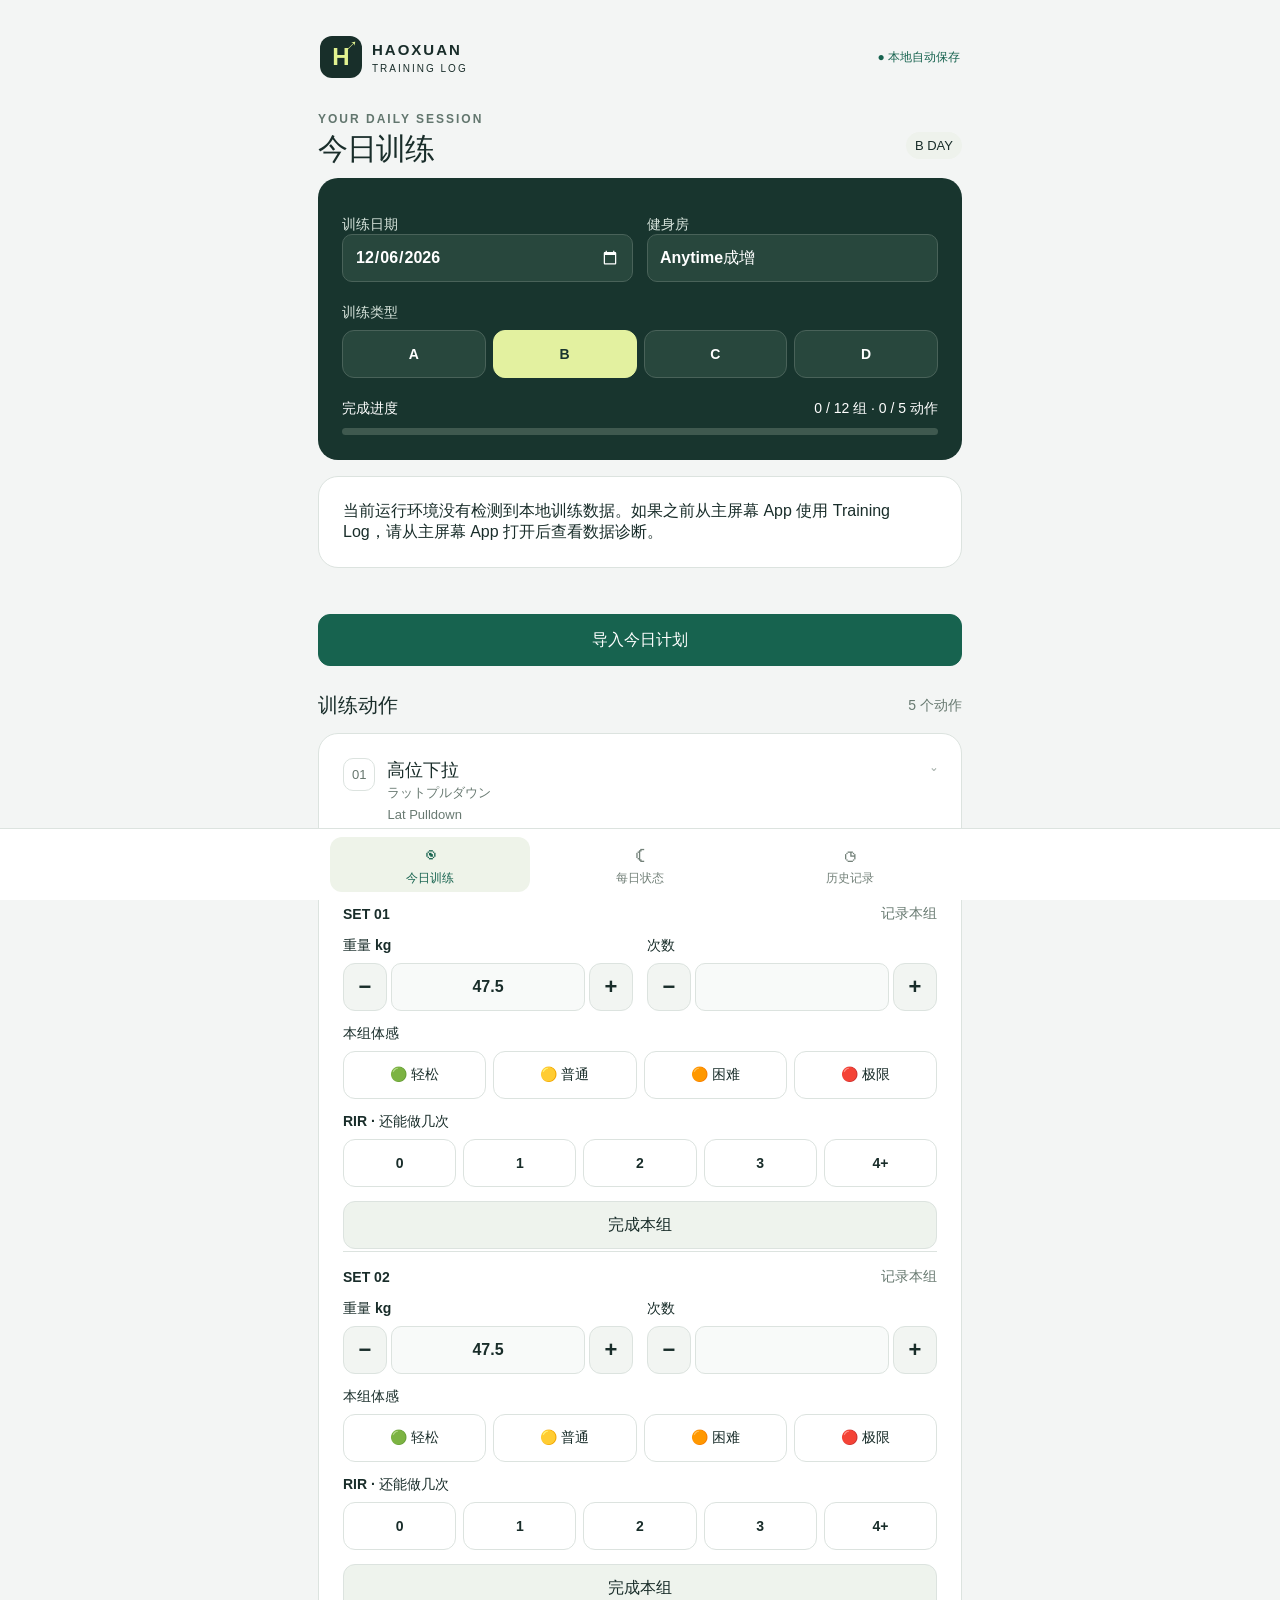
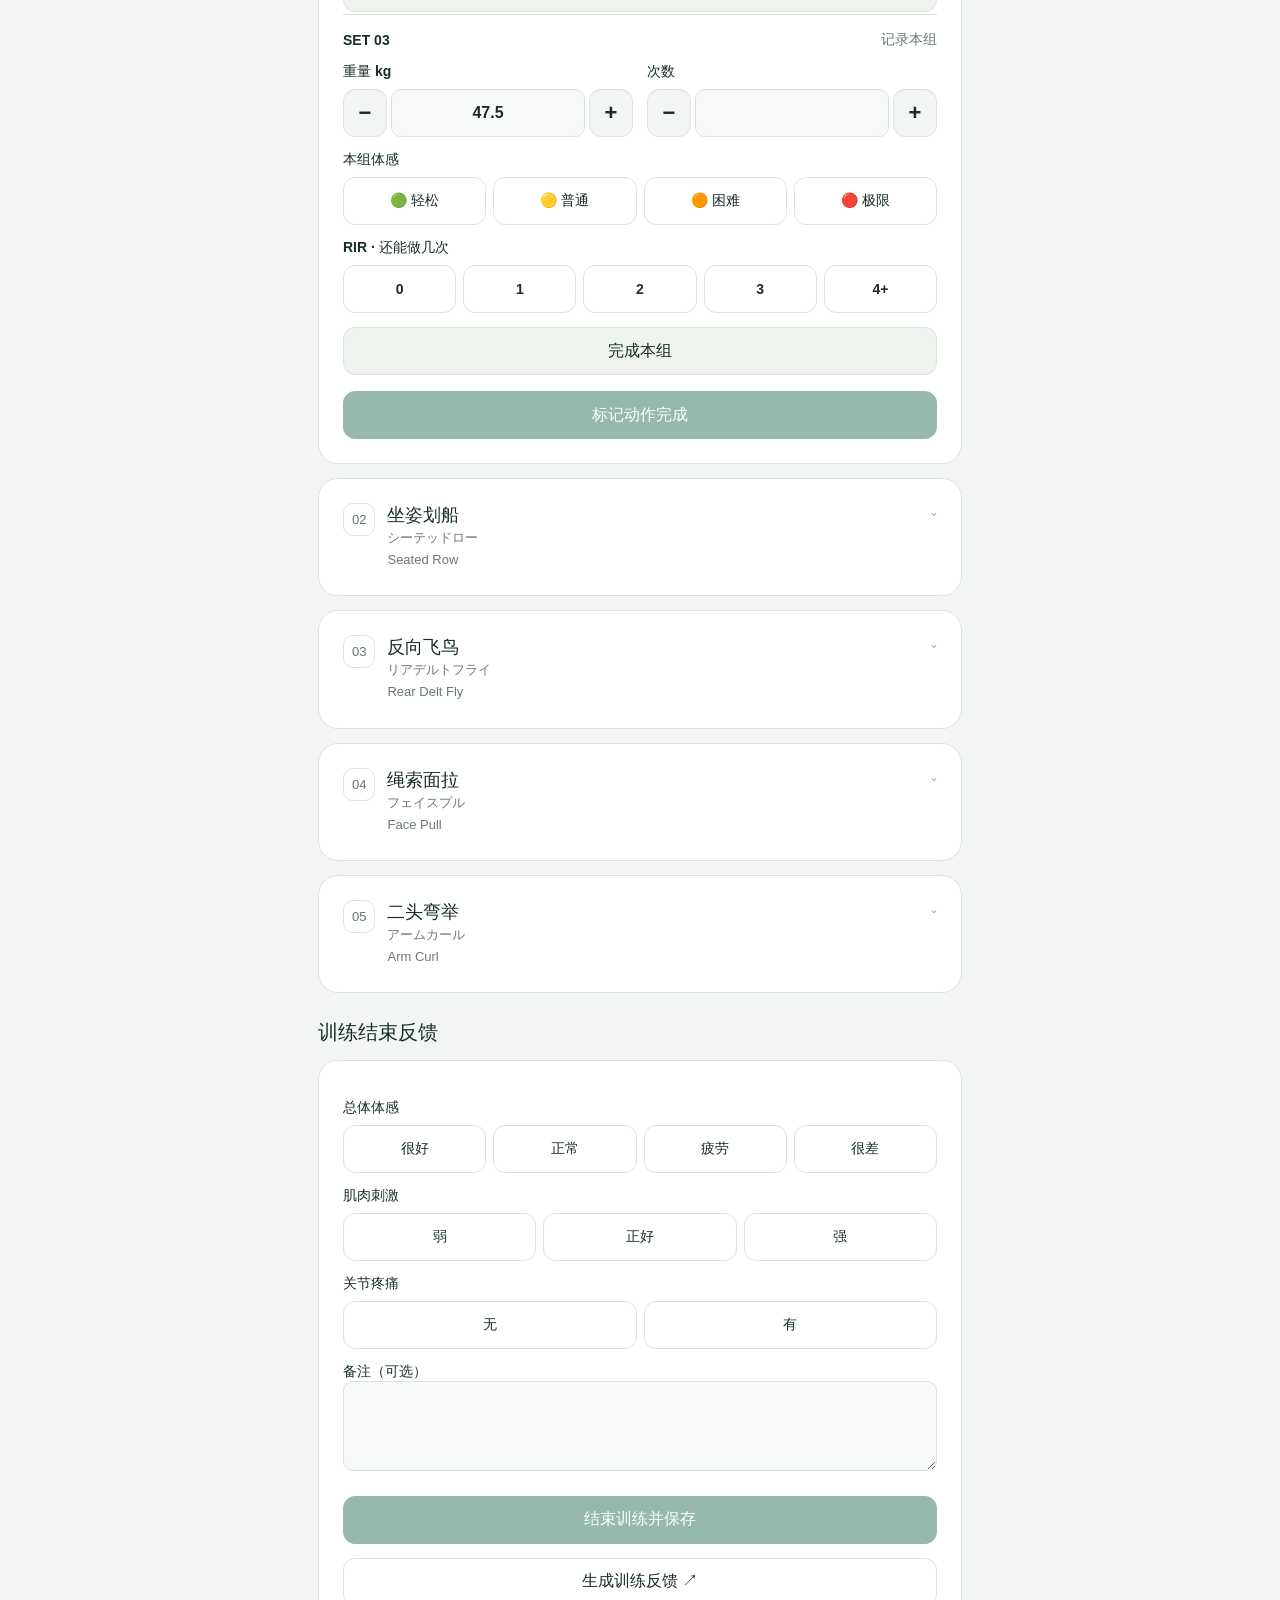
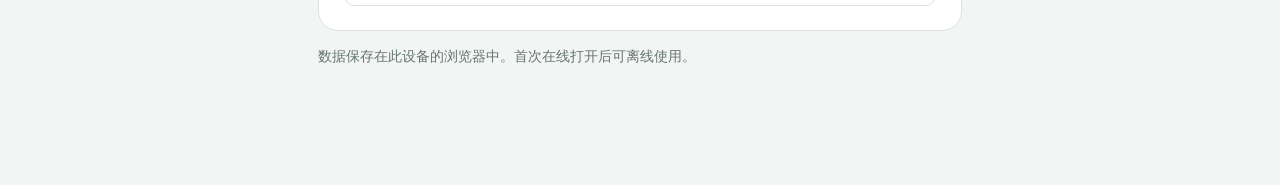
==== commit d4d52734: "Release v0.2.2 iPhone UI hotfix" ====
--- a/index.html
+++ b/index.html
@@ -1,2 +1,2 @@
 <!doctype html>
-<html lang="zh-CN"><head><meta charset="UTF-8"><meta name="viewport" content="width=device-width,initial-scale=1,viewport-fit=cover"><meta name="theme-color" content="#142c28"><meta name="description" content="Haoxuan 的训练与睡眠记录，自动保存，离线可用。"><meta name="apple-mobile-web-app-capable" content="yes"><meta name="apple-mobile-web-app-title" content="Training Log"><meta name="apple-mobile-web-app-status-bar-style" content="default"><link rel="manifest" href="./manifest.webmanifest"><link rel="apple-touch-icon" href="./icons/apple-touch-icon.png"><link rel="icon" href="./icons/icon-192.png"><link rel="stylesheet" href="./styles.css"><title>Haoxuan Training Log</title><script src="./storage-compat.js" defer></script><script src="./cardio.js" defer></script><script src="./daily-status.js" defer></script><script src="./plan-import.js" defer></script><script src="./data-recovery.js" defer></script><script src="./app.js" defer></script></head><body><header class="brand app-container"><span class="mark">H<span>↗</span></span><div><strong>HAOXUAN</strong><small>TRAINING LOG</small></div><span id="save-status" role="status">● 本地自动保存</span></header><main id="app" class="app-container"></main><nav aria-label="主导航"><button data-view="training">◉<span>今日训练</span></button><button data-view="sleep">☾<span>每日状态</span></button><button data-view="history">◷<span>历史记录</span></button></nav><div id="toast" role="status"></div><dialog id="summary-dialog"><div class="row"><h2>训练反馈</h2><button id="close-summary" aria-label="关闭反馈">✕</button></div><p class="muted">复制后，直接粘贴到 ChatGPT。</p><textarea id="summary" readonly aria-label="训练反馈文本"></textarea><button class="primary full" id="copy">复制到剪贴板</button><p id="copy-status" role="status"></p></dialog><dialog id="import-dialog" aria-labelledby="import-title"><header class="import-header"><h2 id="import-title">导入训练计划</h2><button id="cancel-import">取消</button></header><div id="import-scroll"><p id="import-error" role="alert"></p><section id="import-editor"><label for="plan-json">粘贴 ChatGPT 生成的训练计划 JSON</label><textarea id="plan-json" spellcheck="false" autocapitalize="off" autocomplete="off"></textarea><div class="example-actions"><button data-example="strength">载入力量示例</button><button data-example="cardio">载入有氧示例</button></div><button id="parse-import" class="primary full">解析计划</button></section><section id="import-preview" hidden><div id="import-preview-content"></div><p id="import-conflict" role="status"></p><div class="preview-actions"><button id="edit-import" class="full">返回修改</button><button id="confirm-import" class="primary full">确认导入</button></div></section></div></dialog><dialog id="export-dialog" class="recovery-dialog" aria-labelledby="export-title"><header class="import-header"><h2 id="export-title">导出全部数据</h2><button id="close-export">关闭</button></header><div class="recovery-scroll"><p>完整备份仅在此设备显示，请自行妥善保存。</p><textarea id="backup-output" readonly aria-label="备份 JSON"></textarea><button id="copy-backup" class="primary full">复制备份JSON</button><p id="backup-copy-status" role="status"></p></div></dialog><dialog id="backup-dialog" class="recovery-dialog" aria-labelledby="backup-title"><header class="import-header"><h2 id="backup-title">导入备份</h2><button id="cancel-backup">取消</button></header><div class="recovery-scroll"><p id="backup-error" role="alert"></p><section id="backup-editor"><label for="backup-input">粘贴完整备份 JSON。仅合并缺失数据。</label><textarea id="backup-input" spellcheck="false" autocapitalize="off"></textarea><button id="parse-backup" class="primary full">解析备份</button></section><section id="backup-preview" hidden><div id="backup-preview-content"></div><div class="preview-actions"><button id="edit-backup">返回修改</button><button id="confirm-backup" class="primary">确认合并</button></div></section></div></dialog></body></html>
+<html lang="zh-CN"><head><meta charset="UTF-8"><meta name="viewport" content="width=device-width,initial-scale=1,viewport-fit=cover"><meta name="theme-color" content="#142c28"><meta name="description" content="Haoxuan 的训练与睡眠记录，自动保存，离线可用。"><meta name="apple-mobile-web-app-capable" content="yes"><meta name="apple-mobile-web-app-title" content="Training Log"><meta name="apple-mobile-web-app-status-bar-style" content="default"><link rel="manifest" href="./manifest.webmanifest"><link rel="apple-touch-icon" href="./icons/apple-touch-icon.png"><link rel="icon" href="./icons/icon-192.png"><link rel="stylesheet" href="./styles.css"><title>Haoxuan Training Log</title><script src="./storage-compat.js" defer></script><script src="./cardio.js" defer></script><script src="./daily-status.js" defer></script><script src="./plan-import.js" defer></script><script src="./data-recovery.js" defer></script><script src="./app.js" defer></script></head><body><header class="brand app-container"><span class="mark">H<span>↗</span></span><div><strong>HAOXUAN</strong><small>TRAINING LOG</small></div><span id="save-status" role="status">● 本地自动保存</span></header><main id="app" class="app-container"></main><nav class="bottom-nav" aria-label="主导航"><button data-view="training">◉<span>今日训练</span></button><button data-view="sleep">☾<span>每日状态</span></button><button data-view="history">◷<span>历史记录</span></button></nav><div id="toast" role="status"></div><dialog id="summary-dialog"><div class="row"><h2>训练反馈</h2><button id="close-summary" aria-label="关闭反馈">✕</button></div><p class="muted">复制后，直接粘贴到 ChatGPT。</p><textarea id="summary" readonly aria-label="训练反馈文本"></textarea><button class="primary full" id="copy">复制到剪贴板</button><p id="copy-status" role="status"></p></dialog><dialog id="import-dialog" aria-labelledby="import-title"><header class="import-header"><h2 id="import-title">导入训练计划</h2><button id="cancel-import">取消</button></header><div id="import-scroll"><p id="import-error" role="alert"></p><section id="import-editor"><label for="plan-json">粘贴 ChatGPT 生成的训练计划 JSON</label><textarea id="plan-json" spellcheck="false" autocapitalize="off" autocomplete="off"></textarea><div class="example-actions"><button data-example="strength">载入力量示例</button><button data-example="cardio">载入有氧示例</button></div><button id="parse-import" class="primary full">解析计划</button></section><section id="import-preview" hidden><div id="import-preview-content"></div><p id="import-conflict" role="status"></p><div class="preview-actions"><button id="edit-import" class="full">返回修改</button><button id="confirm-import" class="primary full">确认导入</button></div></section></div></dialog><dialog id="export-dialog" class="recovery-dialog" aria-labelledby="export-title"><header class="import-header"><h2 id="export-title">导出全部数据</h2><button id="close-export">关闭</button></header><div class="recovery-scroll"><p>完整备份仅在此设备显示，请自行妥善保存。</p><textarea id="backup-output" readonly aria-label="备份 JSON"></textarea><button id="copy-backup" class="primary full">复制备份JSON</button><p id="backup-copy-status" role="status"></p></div></dialog><dialog id="backup-dialog" class="recovery-dialog" aria-labelledby="backup-title"><header class="import-header"><h2 id="backup-title">导入备份</h2><button id="cancel-backup">取消</button></header><div class="recovery-scroll"><p id="backup-error" role="alert"></p><section id="backup-editor"><label for="backup-input">粘贴完整备份 JSON。仅合并缺失数据。</label><textarea id="backup-input" spellcheck="false" autocapitalize="off"></textarea><button id="parse-backup" class="primary full">解析备份</button></section><section id="backup-preview" hidden><div id="backup-preview-content"></div><div class="preview-actions"><button id="edit-backup">返回修改</button><button id="confirm-backup" class="primary">确认合并</button></div></section></div></dialog></body></html>
--- a/styles.css
+++ b/styles.css
@@ -13,6 +13,9 @@
   max-width:100%;
   margin:0;
   overflow-x:clip}
+/* Keep status-bar clearance in normal flow; never cover the page with a layer. */
+body{
+  padding-top:env(safe-area-inset-top,0px)}
 html{
   scroll-padding-bottom:calc(var(--bottom-nav-height,72px) + 24px)}
 .app-container{
@@ -21,7 +24,7 @@
   margin-inline:auto}
 .input-wrap{
   display:contents}
-.grid2 > *, .row > *, .brand > *, nav > *, .choices > *, .stepper > *, .panel > *, .exercise > *, form, fieldset, label, .names{
+.grid2 > *, .row > *, .brand > *, .bottom-nav > *, .choices > *, .stepper > *, .panel > *, .exercise > *, form, fieldset, label, .names{
   min-width:0}
 fieldset{
   margin:0;
@@ -281,7 +284,7 @@
   white-space:nowrap}
 .history-item .muted{
   margin:6px 0 0}
-nav{
+.bottom-nav{
   position:fixed;
   bottom:0;
   left:0;
@@ -290,11 +293,11 @@
   justify-content:center;
   gap:10px;
   border-top:1px solid var(--line);
-  background:#fffffff5;
-  backdrop-filter:blur(12px);
+  /* Opaque paint avoids a fixed backdrop-filter compositor layer on iOS. */
+  background:#fff;
   padding:8px 16px calc(8px + env(safe-area-inset-bottom));
   z-index:5}
-nav button{
+.bottom-nav button{
   border:0;
   background:transparent;
   flex:1;
@@ -303,11 +306,11 @@
   padding:4px;
   min-height:55px;
   color:#738179}
-nav button span{
+.bottom-nav button span{
   display:block;
   font-size:12px;
   margin-top:3px}
-nav button.active{
+.bottom-nav button.active{
   color:var(--green);
   background:#eef3e9}
 #toast{
@@ -337,7 +340,19 @@
   margin-top:8px}
 .empty{
   padding:28px 4px;
+  display:flex;
+  flex-direction:column;
+  align-items:center;
+  justify-content:center;
+  width:100%;
   text-align:center}
+.empty > *{
+  margin-inline:auto}
+.empty > h3, .empty > p{
+  width:100%;
+  text-align:center;
+  text-indent:0;
+  letter-spacing:normal}
 .link{
   color:var(--green)}
 /* Preserve the desktop textarea baseline spacing after block normalization. */
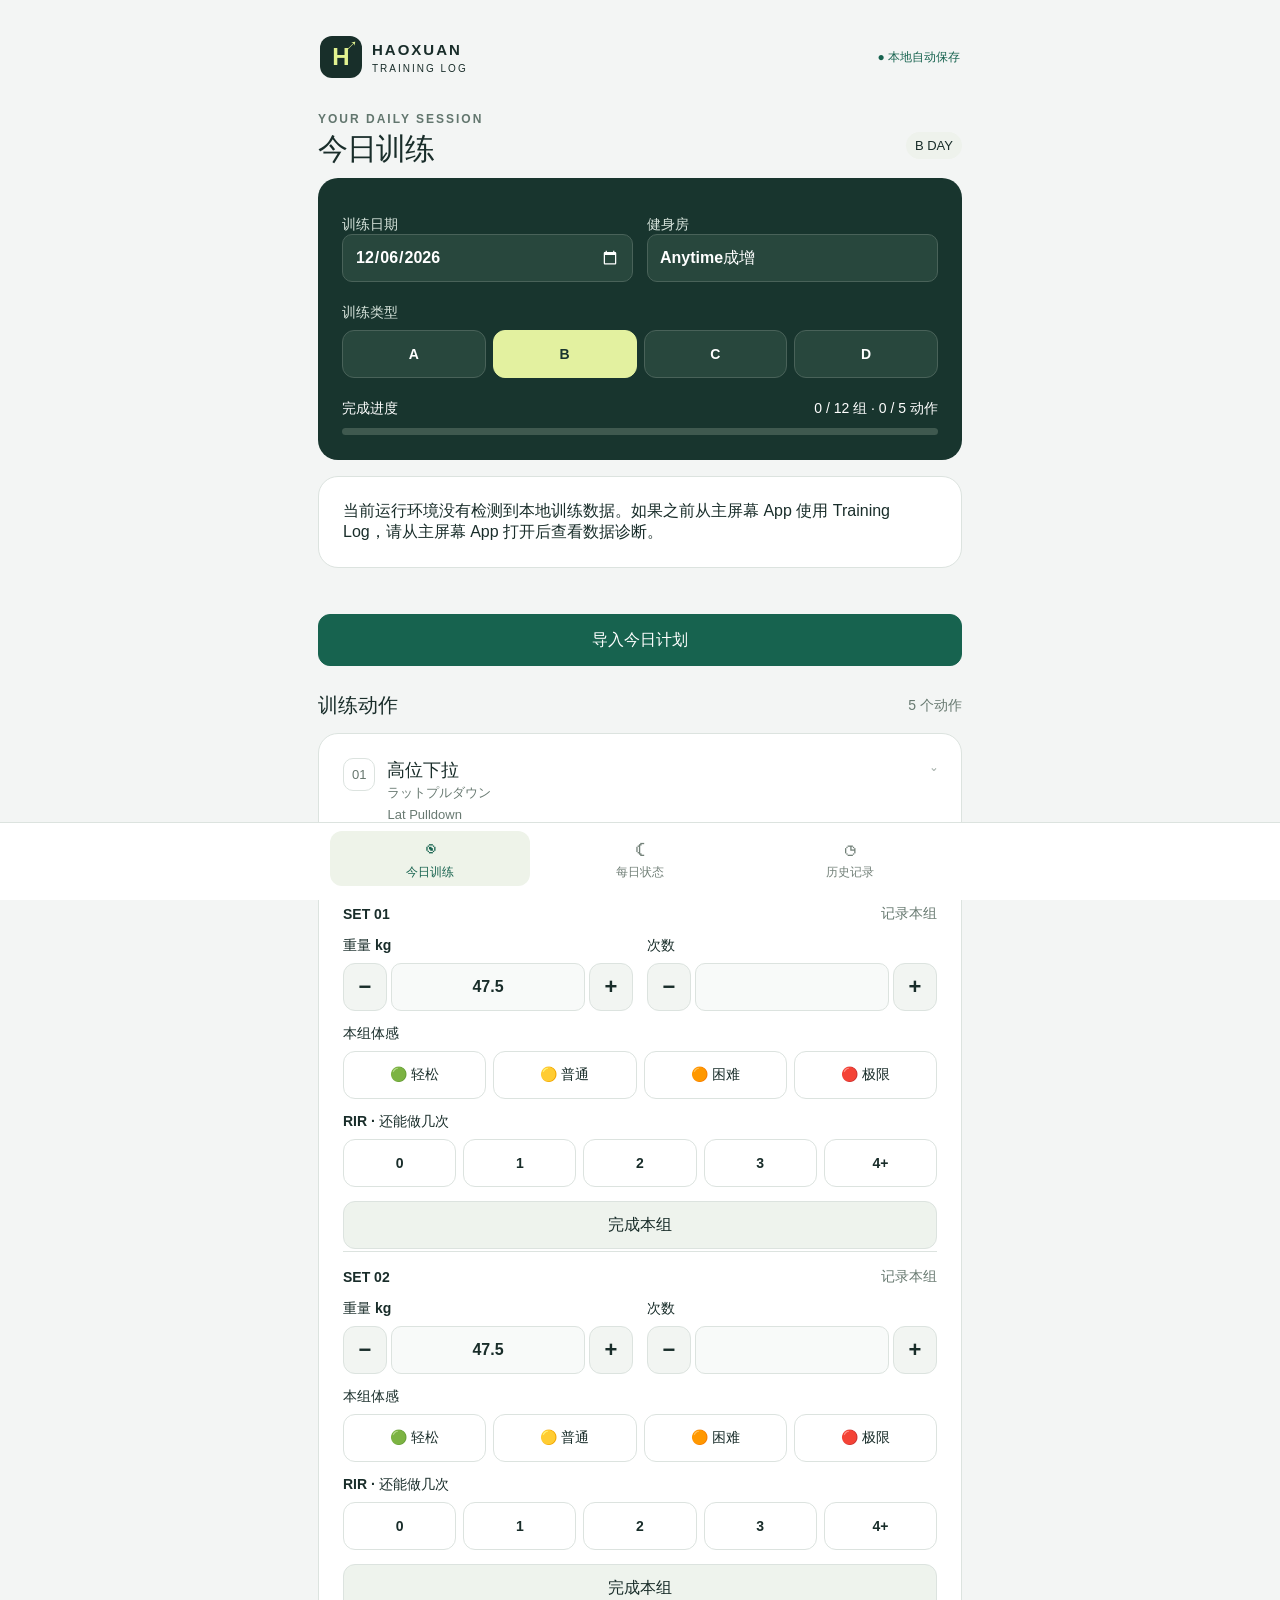
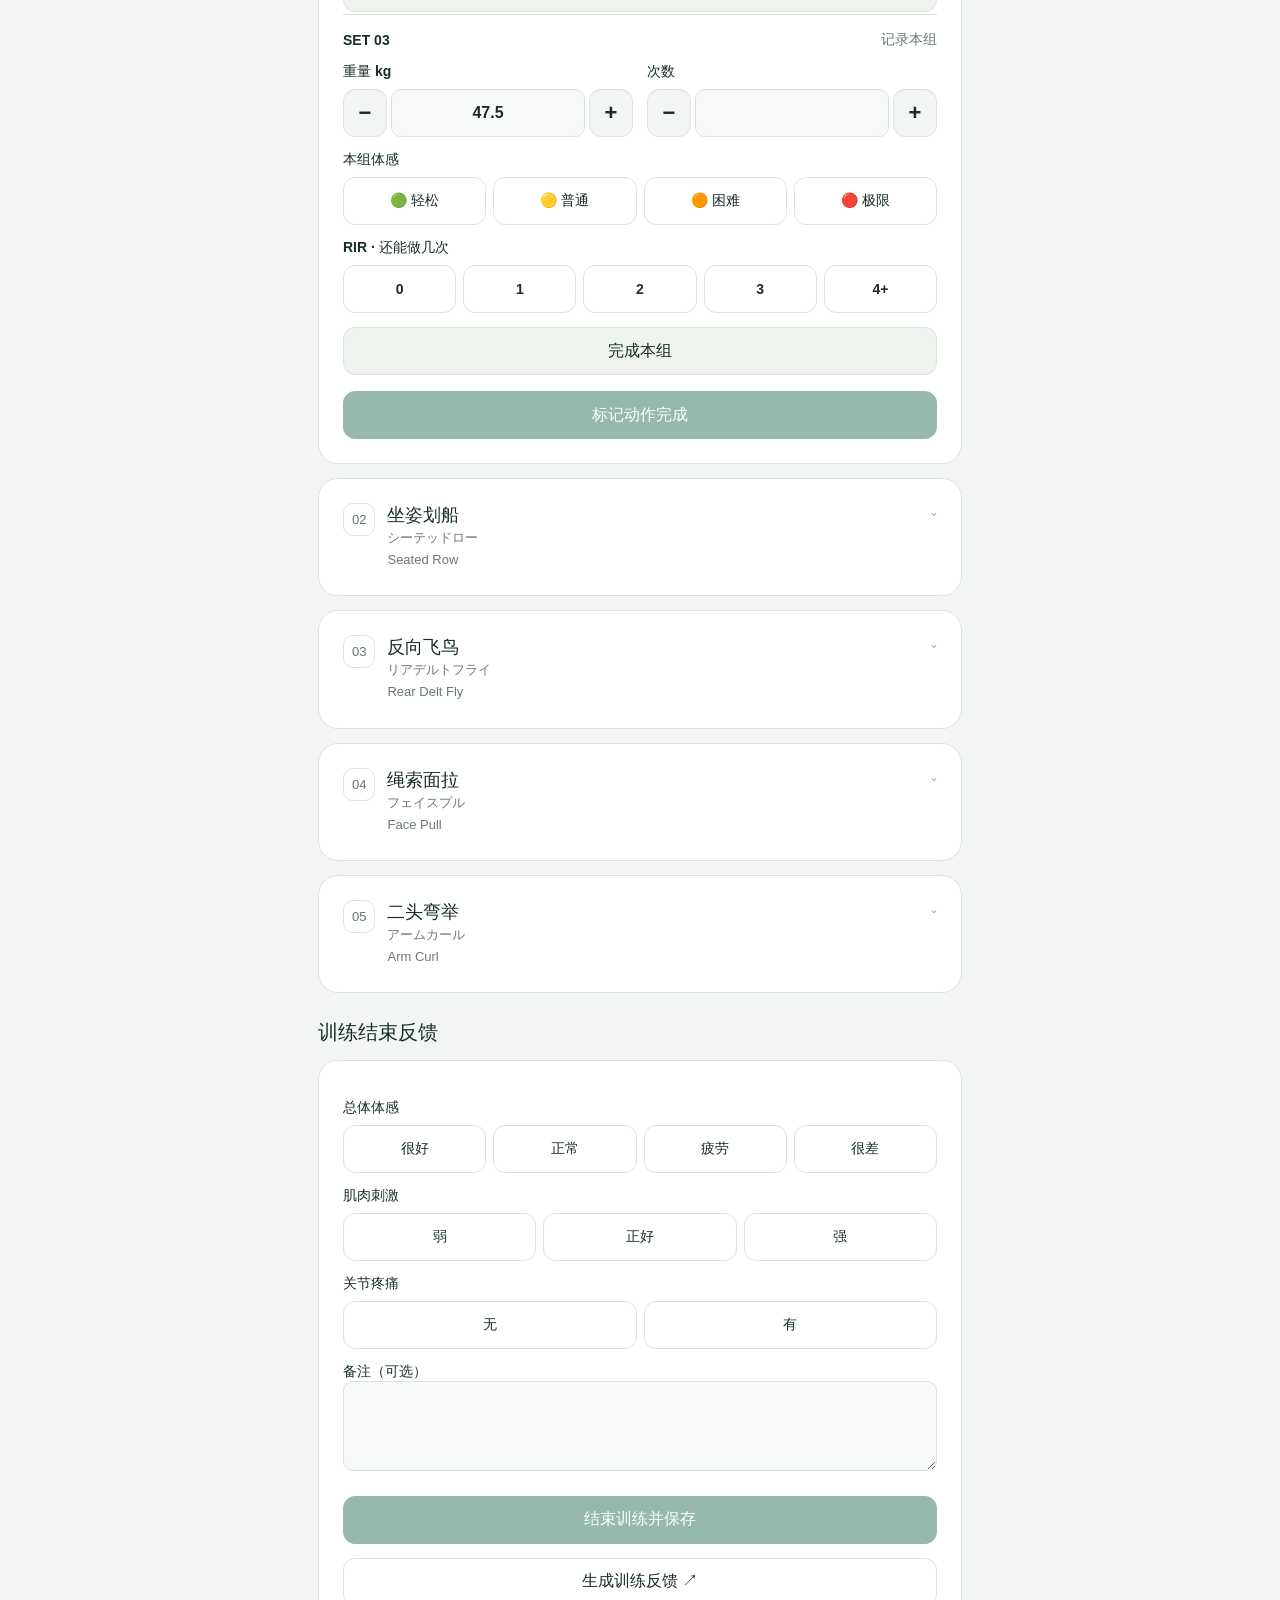
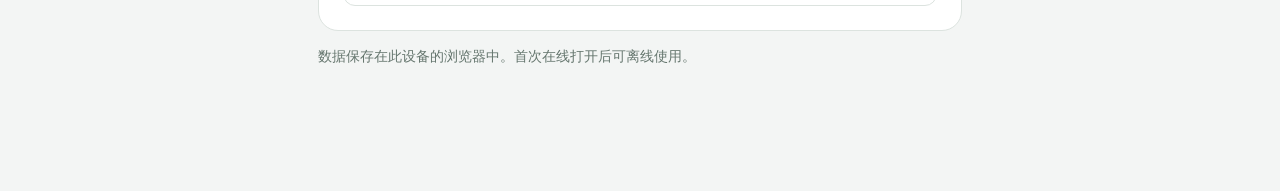
==== commit 006150b6: "Release v0.2.4 standalone UI polish" ====
--- a/index.html
+++ b/index.html
@@ -1,2 +1,2 @@
 <!doctype html>
-<html lang="zh-CN"><head><meta charset="UTF-8"><meta name="viewport" content="width=device-width,initial-scale=1,viewport-fit=cover"><meta name="theme-color" content="#142c28"><meta name="description" content="Haoxuan 的训练与睡眠记录，自动保存，离线可用。"><meta name="apple-mobile-web-app-capable" content="yes"><meta name="apple-mobile-web-app-title" content="Training Log"><meta name="apple-mobile-web-app-status-bar-style" content="default"><link rel="manifest" href="./manifest.webmanifest"><link rel="apple-touch-icon" href="./icons/apple-touch-icon.png"><link rel="icon" href="./icons/icon-192.png"><link rel="stylesheet" href="./styles.css"><title>Haoxuan Training Log</title><script src="./storage-compat.js" defer></script><script src="./cardio.js" defer></script><script src="./daily-status.js" defer></script><script src="./plan-import.js" defer></script><script src="./data-recovery.js" defer></script><script src="./app.js" defer></script></head><body><header class="brand app-container"><span class="mark">H<span>↗</span></span><div><strong>HAOXUAN</strong><small>TRAINING LOG</small></div><span id="save-status" role="status">● 本地自动保存</span></header><main id="app" class="app-container"></main><nav class="bottom-nav" aria-label="主导航"><button data-view="training">◉<span>今日训练</span></button><button data-view="sleep">☾<span>每日状态</span></button><button data-view="history">◷<span>历史记录</span></button></nav><div id="toast" role="status"></div><dialog id="summary-dialog"><div class="row"><h2>训练反馈</h2><button id="close-summary" aria-label="关闭反馈">✕</button></div><p class="muted">复制后，直接粘贴到 ChatGPT。</p><textarea id="summary" readonly aria-label="训练反馈文本"></textarea><button class="primary full" id="copy">复制到剪贴板</button><p id="copy-status" role="status"></p></dialog><dialog id="import-dialog" aria-labelledby="import-title"><header class="import-header"><h2 id="import-title">导入训练计划</h2><button id="cancel-import">取消</button></header><div id="import-scroll"><p id="import-error" role="alert"></p><section id="import-editor"><label for="plan-json">粘贴 ChatGPT 生成的训练计划 JSON</label><textarea id="plan-json" spellcheck="false" autocapitalize="off" autocomplete="off"></textarea><div class="example-actions"><button data-example="strength">载入力量示例</button><button data-example="cardio">载入有氧示例</button></div><button id="parse-import" class="primary full">解析计划</button></section><section id="import-preview" hidden><div id="import-preview-content"></div><p id="import-conflict" role="status"></p><div class="preview-actions"><button id="edit-import" class="full">返回修改</button><button id="confirm-import" class="primary full">确认导入</button></div></section></div></dialog><dialog id="export-dialog" class="recovery-dialog" aria-labelledby="export-title"><header class="import-header"><h2 id="export-title">导出全部数据</h2><button id="close-export">关闭</button></header><div class="recovery-scroll"><p>完整备份仅在此设备显示，请自行妥善保存。</p><textarea id="backup-output" readonly aria-label="备份 JSON"></textarea><button id="copy-backup" class="primary full">复制备份JSON</button><p id="backup-copy-status" role="status"></p></div></dialog><dialog id="backup-dialog" class="recovery-dialog" aria-labelledby="backup-title"><header class="import-header"><h2 id="backup-title">导入备份</h2><button id="cancel-backup">取消</button></header><div class="recovery-scroll"><p id="backup-error" role="alert"></p><section id="backup-editor"><label for="backup-input">粘贴完整备份 JSON。仅合并缺失数据。</label><textarea id="backup-input" spellcheck="false" autocapitalize="off"></textarea><button id="parse-backup" class="primary full">解析备份</button></section><section id="backup-preview" hidden><div id="backup-preview-content"></div><div class="preview-actions"><button id="edit-backup">返回修改</button><button id="confirm-backup" class="primary">确认合并</button></div></section></div></dialog></body></html>
+<html lang="zh-CN"><head><meta charset="UTF-8"><meta name="viewport" content="width=device-width,initial-scale=1"><meta name="theme-color" content="#142c28"><meta name="description" content="Haoxuan 的训练与睡眠记录，自动保存，离线可用。"><meta name="apple-mobile-web-app-capable" content="yes"><meta name="apple-mobile-web-app-title" content="Training Log"><meta name="apple-mobile-web-app-status-bar-style" content="default"><link rel="manifest" href="./manifest.webmanifest"><link rel="apple-touch-icon" href="./icons/apple-touch-icon.png"><link rel="icon" href="./icons/icon-192.png"><link rel="stylesheet" href="./styles.css"><title>Haoxuan Training Log</title><script src="./storage-compat.js" defer></script><script src="./cardio.js" defer></script><script src="./daily-status.js" defer></script><script src="./plan-import.js" defer></script><script src="./pwa-ui.js" defer></script><script src="./data-recovery.js" defer></script><script src="./app.js" defer></script></head><body><div id="pwa-top-edge-guard" aria-hidden="true"></div><header class="brand app-container"><span class="mark">H<span>↗</span></span><div><strong>HAOXUAN</strong><small>TRAINING LOG</small></div><span id="save-status" role="status">● 本地自动保存</span></header><main id="app" class="app-container"></main><nav class="bottom-nav" aria-label="主导航"><button data-view="training">◉<span>今日训练</span></button><button data-view="sleep">☾<span>每日状态</span></button><button data-view="history">◷<span>历史记录</span></button></nav><div id="toast" role="status"></div><dialog id="summary-dialog"><div class="row"><h2>训练反馈</h2><button id="close-summary" aria-label="关闭反馈">✕</button></div><p class="muted">复制后，直接粘贴到 ChatGPT。</p><textarea id="summary" readonly aria-label="训练反馈文本"></textarea><button class="primary full" id="copy">复制到剪贴板</button><p id="copy-status" role="status"></p></dialog><dialog id="import-dialog" aria-labelledby="import-title"><header class="import-header"><h2 id="import-title">导入训练计划</h2><button id="cancel-import">取消</button></header><div id="import-scroll"><p id="import-error" role="alert"></p><section id="import-editor"><label for="plan-json">粘贴 ChatGPT 生成的训练计划 JSON</label><textarea id="plan-json" spellcheck="false" autocapitalize="off" autocomplete="off"></textarea><div class="example-actions"><button data-example="strength">载入力量示例</button><button data-example="cardio">载入有氧示例</button></div><button id="parse-import" class="primary full">解析计划</button></section><section id="import-preview" hidden><div id="import-preview-content"></div><p id="import-conflict" role="status"></p><div class="preview-actions"><button id="edit-import" class="full">返回修改</button><button id="confirm-import" class="primary full">确认导入</button></div></section></div></dialog><dialog id="export-dialog" class="recovery-dialog" aria-labelledby="export-title"><header class="import-header"><h2 id="export-title">导出全部数据</h2><button id="close-export">关闭</button></header><div class="recovery-scroll"><p>完整备份仅在此设备显示，请自行妥善保存。</p><textarea id="backup-output" readonly aria-label="备份 JSON"></textarea><button id="copy-backup" class="primary full">复制备份JSON</button><p id="backup-copy-status" role="status"></p></div></dialog><dialog id="backup-dialog" class="recovery-dialog" aria-labelledby="backup-title"><header class="import-header"><h2 id="backup-title">导入备份</h2><button id="cancel-backup">取消</button></header><div class="recovery-scroll"><p id="backup-error" role="alert"></p><section id="backup-editor"><label for="backup-input">粘贴完整备份 JSON。仅合并缺失数据。</label><textarea id="backup-input" spellcheck="false" autocapitalize="off"></textarea><button id="parse-backup" class="primary full">解析备份</button></section><section id="backup-preview" hidden><div id="backup-preview-content"></div><div class="preview-actions"><button id="edit-backup">返回修改</button><button id="confirm-backup" class="primary">确认合并</button></div></section></div></dialog></body></html>
--- a/styles.css
+++ b/styles.css
@@ -1,5 +1,6 @@
 :root{
-  --bottom-nav-height:calc(72px + env(safe-area-inset-bottom));
+  --bottom-nav-comfort:14px;
+  --bottom-nav-height:calc(64px + max(env(safe-area-inset-bottom,0px),var(--bottom-nav-comfort)));
   font-family:-apple-system,BlinkMacSystemFont,"Segoe UI","PingFang SC","Hiragino Sans","Microsoft YaHei",sans-serif;
   color:#192d2a;
   background:#f3f5f4;
@@ -13,9 +14,8 @@
   max-width:100%;
   margin:0;
   overflow-x:clip}
-/* Keep status-bar clearance in normal flow; never cover the page with a layer. */
-body{
-  padding-top:env(safe-area-inset-top,0px)}
+/* viewport-fit defaults to auto: the browser owns status-bar insetting.
+   Do not add a second body safe-area-top inset. */
 html{
   scroll-padding-bottom:calc(var(--bottom-nav-height,72px) + 24px)}
 .app-container{
@@ -88,7 +88,7 @@
 main{
   max-width:680px;
   margin:auto;
-  padding:8px 18px calc(var(--bottom-nav-height,calc(72px + env(safe-area-inset-bottom))) + 32px)}
+  padding:8px 18px calc(var(--bottom-nav-height,78px) + 32px)}
 h1{
   font-size:30px;
   letter-spacing:-1px;
@@ -295,7 +295,7 @@
   border-top:1px solid var(--line);
   /* Opaque paint avoids a fixed backdrop-filter compositor layer on iOS. */
   background:#fff;
-  padding:8px 16px calc(8px + env(safe-area-inset-bottom));
+  padding:8px 16px max(env(safe-area-inset-bottom,0px),var(--bottom-nav-comfort));
   z-index:5}
 .bottom-nav button{
   border:0;
@@ -348,8 +348,20 @@
   text-align:center}
 .empty > *{
   margin-inline:auto}
-.empty > h3, .empty > p{
-  width:100%;
+.empty-state-content{
+  width:100%;
+  display:flex;
+  flex-direction:column;
+  align-items:center;
+  justify-content:center;
+  text-align:center;
+  gap:10px;
+  /* Keep the existing 28px spacing budget: 10px gap + 9px per edge.
+     The visible group stays centered and the card height stays unchanged. */
+  margin-block:9px}
+.empty-state-content > h3, .empty-state-content > p{
+  width:100%;
+  margin:0;
   text-align:center;
   text-indent:0;
   letter-spacing:normal}
@@ -698,3 +710,25 @@
  .example-actions { grid-template-columns:minmax(0,1fr); }
  #plan-json { min-height:180px; }
 }
+
+
+/* v0.2.4 experimental iOS scroll-edge guard: no flow spacing or blur. */
+#pwa-top-edge-guard {
+  display:none;
+  position:fixed;
+  top:0;
+  left:0;
+  right:0;
+  height:1px;
+  background:#f3f5f4;
+  opacity:1;
+  filter:none;
+  -webkit-backdrop-filter:none;
+  backdrop-filter:none;
+  pointer-events:none;
+  z-index:1000;
+}
+@media (display-mode:standalone) {
+  #pwa-top-edge-guard { display:block; }
+}
+html.pwa-standalone #pwa-top-edge-guard { display:block; }
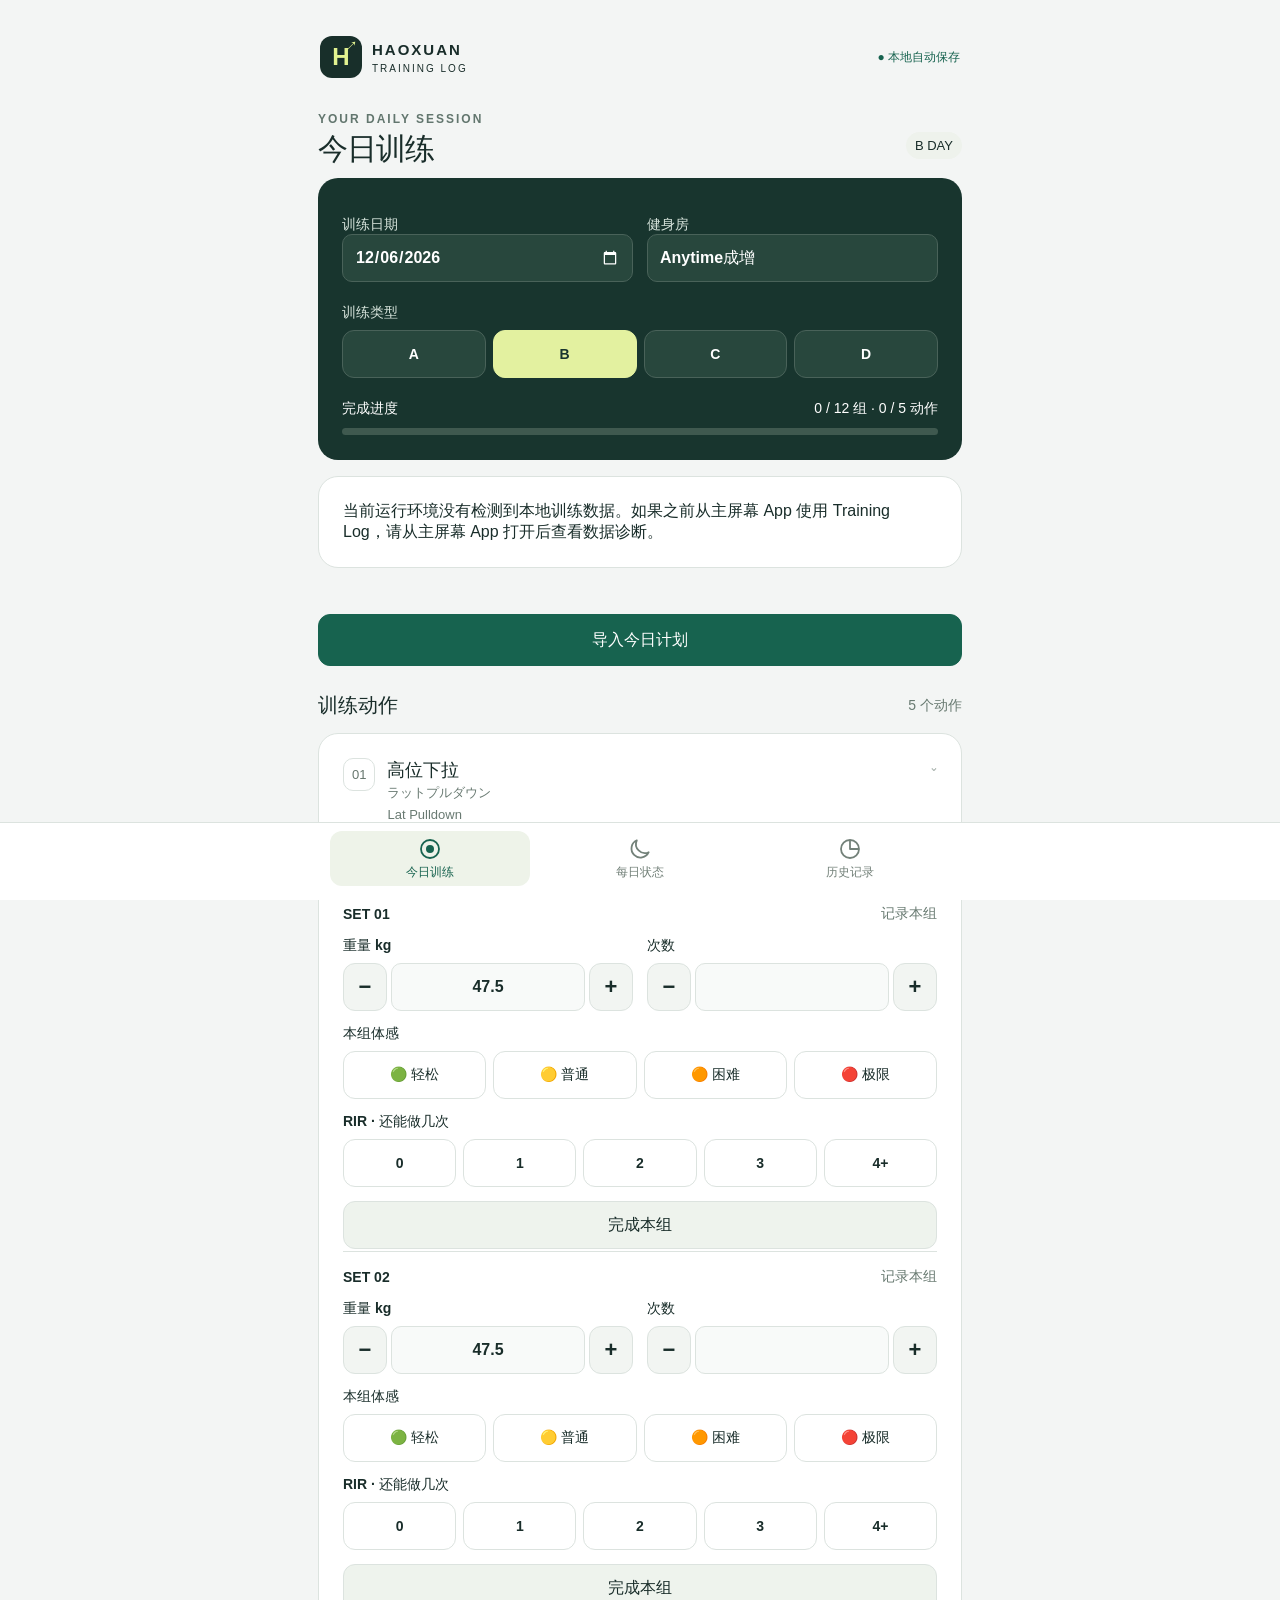
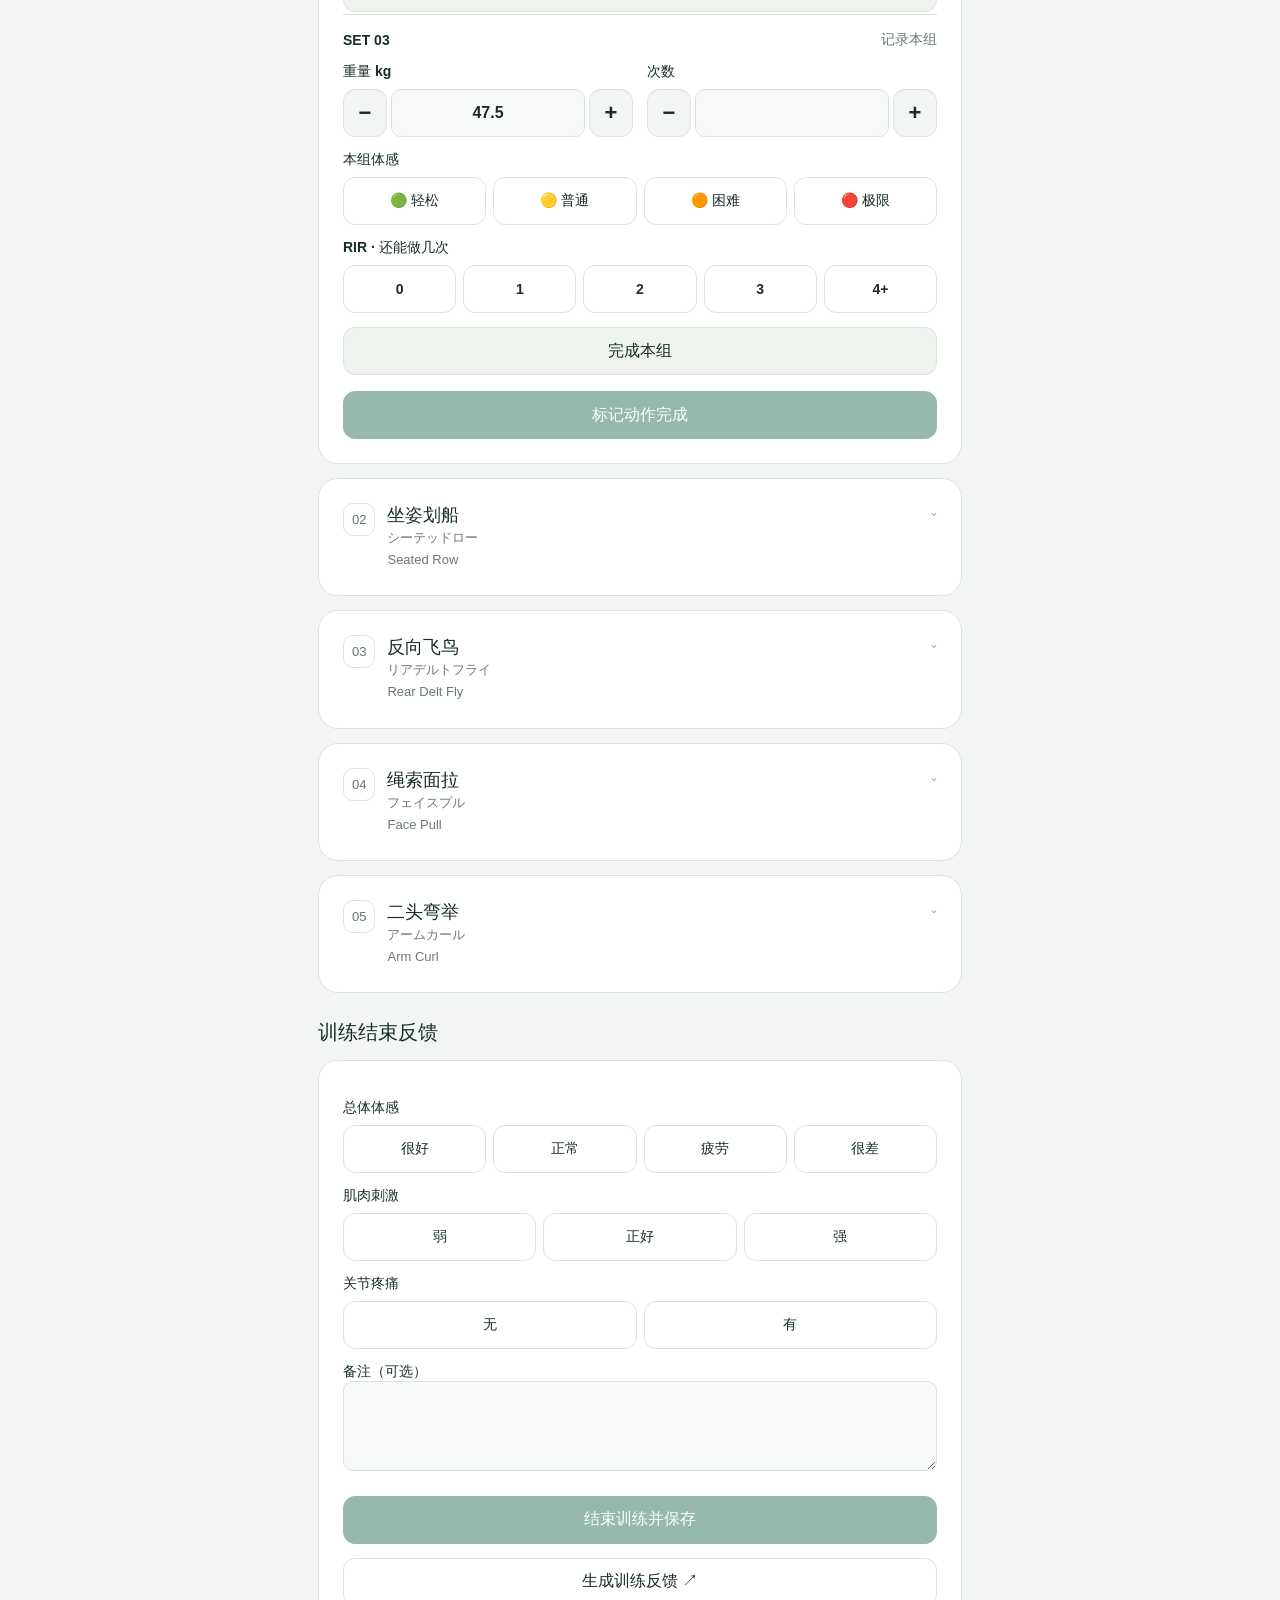
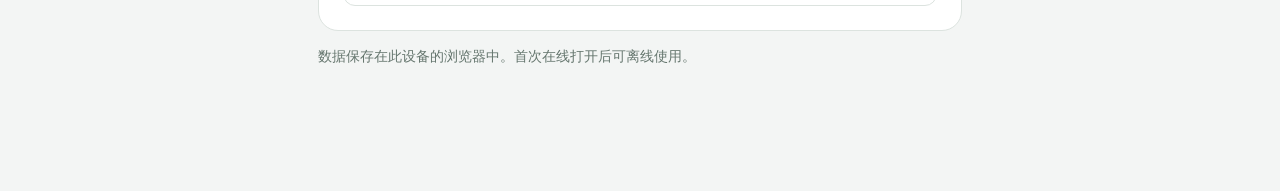
==== commit 0cf5cfa8: "Release v0.2.5 final mobile UI polish" ====
--- a/index.html
+++ b/index.html
@@ -1,2 +1,2 @@
 <!doctype html>
-<html lang="zh-CN"><head><meta charset="UTF-8"><meta name="viewport" content="width=device-width,initial-scale=1"><meta name="theme-color" content="#142c28"><meta name="description" content="Haoxuan 的训练与睡眠记录，自动保存，离线可用。"><meta name="apple-mobile-web-app-capable" content="yes"><meta name="apple-mobile-web-app-title" content="Training Log"><meta name="apple-mobile-web-app-status-bar-style" content="default"><link rel="manifest" href="./manifest.webmanifest"><link rel="apple-touch-icon" href="./icons/apple-touch-icon.png"><link rel="icon" href="./icons/icon-192.png"><link rel="stylesheet" href="./styles.css"><title>Haoxuan Training Log</title><script src="./storage-compat.js" defer></script><script src="./cardio.js" defer></script><script src="./daily-status.js" defer></script><script src="./plan-import.js" defer></script><script src="./pwa-ui.js" defer></script><script src="./data-recovery.js" defer></script><script src="./app.js" defer></script></head><body><div id="pwa-top-edge-guard" aria-hidden="true"></div><header class="brand app-container"><span class="mark">H<span>↗</span></span><div><strong>HAOXUAN</strong><small>TRAINING LOG</small></div><span id="save-status" role="status">● 本地自动保存</span></header><main id="app" class="app-container"></main><nav class="bottom-nav" aria-label="主导航"><button data-view="training">◉<span>今日训练</span></button><button data-view="sleep">☾<span>每日状态</span></button><button data-view="history">◷<span>历史记录</span></button></nav><div id="toast" role="status"></div><dialog id="summary-dialog"><div class="row"><h2>训练反馈</h2><button id="close-summary" aria-label="关闭反馈">✕</button></div><p class="muted">复制后，直接粘贴到 ChatGPT。</p><textarea id="summary" readonly aria-label="训练反馈文本"></textarea><button class="primary full" id="copy">复制到剪贴板</button><p id="copy-status" role="status"></p></dialog><dialog id="import-dialog" aria-labelledby="import-title"><header class="import-header"><h2 id="import-title">导入训练计划</h2><button id="cancel-import">取消</button></header><div id="import-scroll"><p id="import-error" role="alert"></p><section id="import-editor"><label for="plan-json">粘贴 ChatGPT 生成的训练计划 JSON</label><textarea id="plan-json" spellcheck="false" autocapitalize="off" autocomplete="off"></textarea><div class="example-actions"><button data-example="strength">载入力量示例</button><button data-example="cardio">载入有氧示例</button></div><button id="parse-import" class="primary full">解析计划</button></section><section id="import-preview" hidden><div id="import-preview-content"></div><p id="import-conflict" role="status"></p><div class="preview-actions"><button id="edit-import" class="full">返回修改</button><button id="confirm-import" class="primary full">确认导入</button></div></section></div></dialog><dialog id="export-dialog" class="recovery-dialog" aria-labelledby="export-title"><header class="import-header"><h2 id="export-title">导出全部数据</h2><button id="close-export">关闭</button></header><div class="recovery-scroll"><p>完整备份仅在此设备显示，请自行妥善保存。</p><textarea id="backup-output" readonly aria-label="备份 JSON"></textarea><button id="copy-backup" class="primary full">复制备份JSON</button><p id="backup-copy-status" role="status"></p></div></dialog><dialog id="backup-dialog" class="recovery-dialog" aria-labelledby="backup-title"><header class="import-header"><h2 id="backup-title">导入备份</h2><button id="cancel-backup">取消</button></header><div class="recovery-scroll"><p id="backup-error" role="alert"></p><section id="backup-editor"><label for="backup-input">粘贴完整备份 JSON。仅合并缺失数据。</label><textarea id="backup-input" spellcheck="false" autocapitalize="off"></textarea><button id="parse-backup" class="primary full">解析备份</button></section><section id="backup-preview" hidden><div id="backup-preview-content"></div><div class="preview-actions"><button id="edit-backup">返回修改</button><button id="confirm-backup" class="primary">确认合并</button></div></section></div></dialog></body></html>
+<html lang="zh-CN"><head><meta charset="UTF-8"><meta name="viewport" content="width=device-width,initial-scale=1"><meta name="theme-color" content="#142c28"><meta name="description" content="Haoxuan 的训练与睡眠记录，自动保存，离线可用。"><meta name="apple-mobile-web-app-capable" content="yes"><meta name="apple-mobile-web-app-title" content="Training Log"><meta name="apple-mobile-web-app-status-bar-style" content="default"><link rel="manifest" href="./manifest.webmanifest"><link rel="apple-touch-icon" href="./icons/apple-touch-icon.png"><link rel="icon" href="./icons/icon-192.png"><link rel="stylesheet" href="./styles.css"><title>Haoxuan Training Log</title><script src="./storage-compat.js" defer></script><script src="./cardio.js" defer></script><script src="./daily-status.js" defer></script><script src="./plan-import.js" defer></script><script src="./pwa-ui.js" defer></script><script src="./data-recovery.js" defer></script><script src="./app.js" defer></script></head><body><header class="brand app-container"><span class="mark">H<span>↗</span></span><div><strong>HAOXUAN</strong><small>TRAINING LOG</small></div><span id="save-status" role="status">● 本地自动保存</span></header><main id="app" class="app-container"></main><nav class="bottom-nav" aria-label="主导航"><button data-view="training"><span class="nav-icon" aria-hidden="true"><span class="nav-icon-metric">◉</span><svg width="24" height="24" viewBox="0 0 24 24" fill="none" stroke="currentColor" stroke-width="1.8" stroke-linecap="round" stroke-linejoin="round" focusable="false"><circle cx="12" cy="12" r="9"/><circle cx="12" cy="12" r="4" fill="currentColor" stroke="none"/></svg></span><span class="nav-label">今日训练</span></button><button data-view="sleep"><span class="nav-icon" aria-hidden="true"><span class="nav-icon-metric">☾</span><svg width="24" height="24" viewBox="0 0 24 24" fill="none" stroke="currentColor" stroke-width="1.8" stroke-linecap="round" stroke-linejoin="round" focusable="false"><path d="M20.7 15.2A9 9 0 0 1 8.8 3.3a9 9 0 1 0 11.9 11.9Z"/></svg></span><span class="nav-label">每日状态</span></button><button data-view="history"><span class="nav-icon" aria-hidden="true"><span class="nav-icon-metric">◷</span><svg width="24" height="24" viewBox="0 0 24 24" fill="none" stroke="currentColor" stroke-width="1.8" stroke-linecap="round" stroke-linejoin="round" focusable="false"><circle cx="12" cy="12" r="9"/><path d="M12 4v8h8"/></svg></span><span class="nav-label">历史记录</span></button></nav><div id="toast" role="status"></div><dialog id="summary-dialog"><div class="row"><h2>训练反馈</h2><button id="close-summary" aria-label="关闭反馈">✕</button></div><p class="muted">复制后，直接粘贴到 ChatGPT。</p><textarea id="summary" readonly aria-label="训练反馈文本"></textarea><button class="primary full" id="copy">复制到剪贴板</button><p id="copy-status" role="status"></p></dialog><dialog id="import-dialog" aria-labelledby="import-title"><header class="import-header"><h2 id="import-title">导入训练计划</h2><button id="cancel-import">取消</button></header><div id="import-scroll"><p id="import-error" role="alert"></p><section id="import-editor"><label for="plan-json">粘贴 ChatGPT 生成的训练计划 JSON</label><textarea id="plan-json" spellcheck="false" autocapitalize="off" autocomplete="off"></textarea><div class="example-actions"><button data-example="strength">载入力量示例</button><button data-example="cardio">载入有氧示例</button></div><button id="parse-import" class="primary full">解析计划</button></section><section id="import-preview" hidden><div id="import-preview-content"></div><p id="import-conflict" role="status"></p><div class="preview-actions"><button id="edit-import" class="full">返回修改</button><button id="confirm-import" class="primary full">确认导入</button></div></section></div></dialog><dialog id="export-dialog" class="recovery-dialog" aria-labelledby="export-title"><header class="import-header"><h2 id="export-title">导出全部数据</h2><button id="close-export">关闭</button></header><div class="recovery-scroll"><p>完整备份仅在此设备显示，请自行妥善保存。</p><textarea id="backup-output" readonly aria-label="备份 JSON"></textarea><button id="copy-backup" class="primary full">复制备份JSON</button><p id="backup-copy-status" role="status"></p></div></dialog><dialog id="backup-dialog" class="recovery-dialog" aria-labelledby="backup-title"><header class="import-header"><h2 id="backup-title">导入备份</h2><button id="cancel-backup">取消</button></header><div class="recovery-scroll"><p id="backup-error" role="alert"></p><section id="backup-editor"><label for="backup-input">粘贴完整备份 JSON。仅合并缺失数据。</label><textarea id="backup-input" spellcheck="false" autocapitalize="off"></textarea><button id="parse-backup" class="primary full">解析备份</button></section><section id="backup-preview" hidden><div id="backup-preview-content"></div><div class="preview-actions"><button id="edit-backup">返回修改</button><button id="confirm-backup" class="primary">确认合并</button></div></section></div></dialog></body></html>
--- a/styles.css
+++ b/styles.css
@@ -306,10 +306,27 @@
   padding:4px;
   min-height:55px;
   color:#738179}
-.bottom-nav button span{
+.bottom-nav .nav-label{
   display:block;
   font-size:12px;
   margin-top:3px}
+/* Keep the existing font line metrics so enlarging only the icon does not
+   change button/nav height. The original glyph is an aria-hidden sizing strut. */
+.bottom-nav .nav-icon{
+  display:inline-block;
+  position:relative;
+  width:24px;
+  font:inherit;
+  line-height:inherit}
+.bottom-nav .nav-icon-metric{
+  visibility:hidden}
+.bottom-nav .nav-icon svg{
+  display:block;
+  position:absolute;
+  width:24px;
+  height:24px;
+  inset:0;
+  margin:auto}
 .bottom-nav button.active{
   color:var(--green);
   background:#eef3e9}
@@ -355,10 +372,10 @@
   align-items:center;
   justify-content:center;
   text-align:center;
-  gap:10px;
-  /* Keep the existing 28px spacing budget: 10px gap + 9px per edge.
+  gap:6px;
+  /* Keep the existing 28px spacing budget: 6px gap + 11px per edge.
      The visible group stays centered and the card height stays unchanged. */
-  margin-block:9px}
+  margin-block:11px}
 .empty-state-content > h3, .empty-state-content > p{
   width:100%;
   margin:0;
@@ -710,25 +727,3 @@
  .example-actions { grid-template-columns:minmax(0,1fr); }
  #plan-json { min-height:180px; }
 }
-
-
-/* v0.2.4 experimental iOS scroll-edge guard: no flow spacing or blur. */
-#pwa-top-edge-guard {
-  display:none;
-  position:fixed;
-  top:0;
-  left:0;
-  right:0;
-  height:1px;
-  background:#f3f5f4;
-  opacity:1;
-  filter:none;
-  -webkit-backdrop-filter:none;
-  backdrop-filter:none;
-  pointer-events:none;
-  z-index:1000;
-}
-@media (display-mode:standalone) {
-  #pwa-top-edge-guard { display:block; }
-}
-html.pwa-standalone #pwa-top-edge-guard { display:block; }
